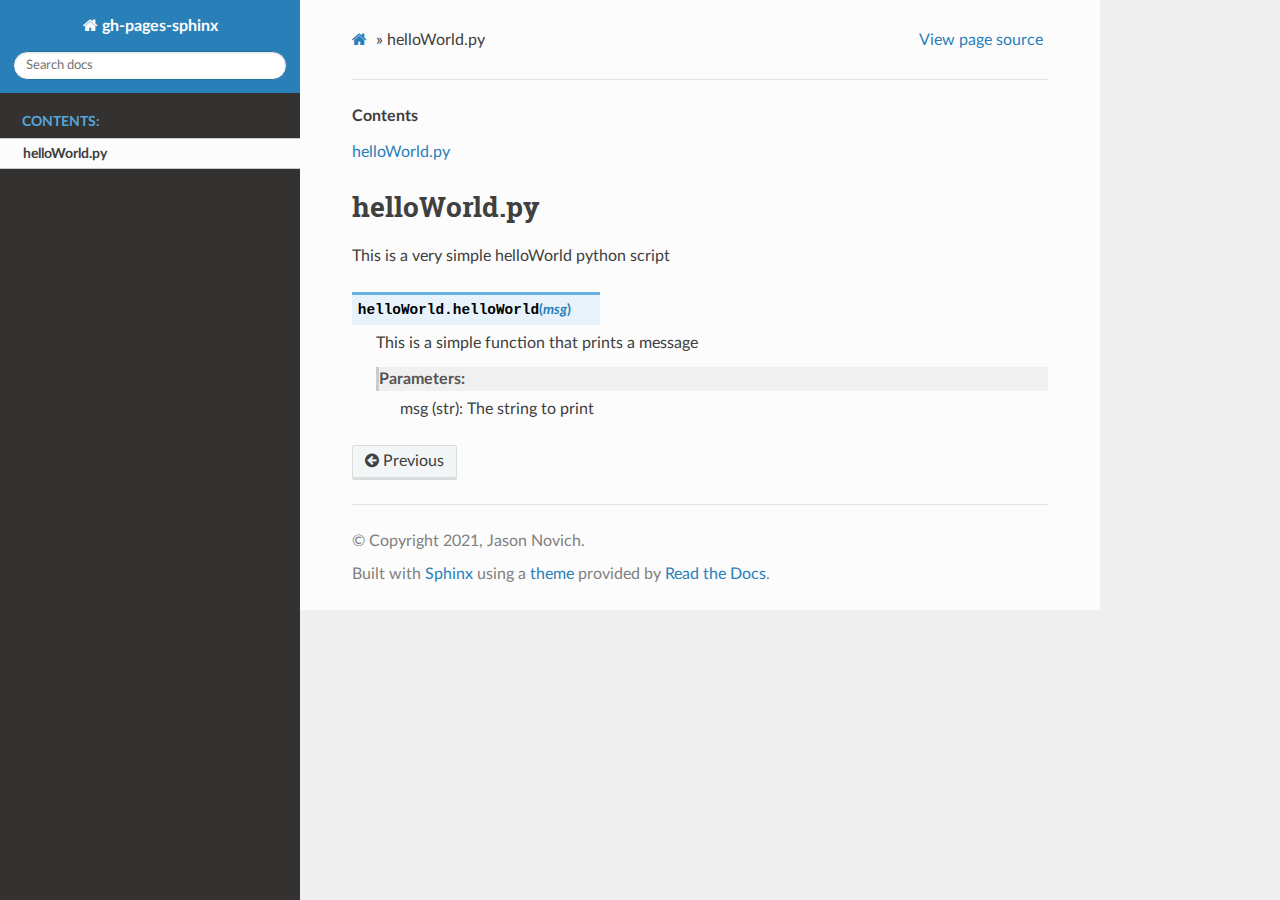
==== docs/_build/html/autodoc.html @ 3bc621ef "Initial commit" ====
<!DOCTYPE html>
<html class="writer-html5" lang="en" >
<head>
  <meta charset="utf-8" />
  
  <meta name="viewport" content="width=device-width, initial-scale=1.0" />
  
  <title>helloWorld.py &mdash; gh-pages-sphinx 1.0.0 documentation</title>
  

  
  <link rel="stylesheet" href="_static/css/theme.css" type="text/css" />
  <link rel="stylesheet" href="_static/pygments.css" type="text/css" />

  
  

  
  

  

  
  <!--[if lt IE 9]>
    <script src="_static/js/html5shiv.min.js"></script>
  <![endif]-->
  
    
      <script type="text/javascript" id="documentation_options" data-url_root="./" src="_static/documentation_options.js"></script>
        <script src="_static/jquery.js"></script>
        <script src="_static/underscore.js"></script>
        <script src="_static/doctools.js"></script>
        <script src="_static/language_data.js"></script>
    
    <script type="text/javascript" src="_static/js/theme.js"></script>

    
    <link rel="index" title="Index" href="genindex.html" />
    <link rel="search" title="Search" href="search.html" />
    <link rel="prev" title="Welcome to Pushed documentation!" href="index.html" /> 
</head>

<body class="wy-body-for-nav">

   
  <div class="wy-grid-for-nav">
    
    <nav data-toggle="wy-nav-shift" class="wy-nav-side">
      <div class="wy-side-scroll">
        <div class="wy-side-nav-search" >
          

          
            <a href="index.html" class="icon icon-home"> gh-pages-sphinx
          

          
          </a>

          

          
<div role="search">
  <form id="rtd-search-form" class="wy-form" action="search.html" method="get">
    <input type="text" name="q" placeholder="Search docs" />
    <input type="hidden" name="check_keywords" value="yes" />
    <input type="hidden" name="area" value="default" />
  </form>
</div>

          
        </div>

        
        <div class="wy-menu wy-menu-vertical" data-spy="affix" role="navigation" aria-label="main navigation">
          
            
            
              
            
            
              <p class="caption"><span class="caption-text">Contents:</span></p>
<ul class="current">
<li class="toctree-l1 current"><a class="current reference internal" href="#">helloWorld.py</a></li>
</ul>

            
          
        </div>
        
      </div>
    </nav>

    <section data-toggle="wy-nav-shift" class="wy-nav-content-wrap">

      
      <nav class="wy-nav-top" aria-label="top navigation">
        
          <i data-toggle="wy-nav-top" class="fa fa-bars"></i>
          <a href="index.html">gh-pages-sphinx</a>
        
      </nav>


      <div class="wy-nav-content">
        
        <div class="rst-content">
        
          

















<div role="navigation" aria-label="breadcrumbs navigation">

  <ul class="wy-breadcrumbs">
    
      <li><a href="index.html" class="icon icon-home"></a> &raquo;</li>
        
      <li>helloWorld.py</li>
    
    
      <li class="wy-breadcrumbs-aside">
        
          
            <a href="_sources/autodoc.rst.txt" rel="nofollow"> View page source</a>
          
        
      </li>
    
  </ul>

  
  <hr/>
</div>
          <div role="main" class="document" itemscope="itemscope" itemtype="http://schema.org/Article">
           <div itemprop="articleBody">
            
  <div class="contents topic" id="contents">
<span id="autodoc"></span><p class="topic-title">Contents</p>
<ul class="simple">
<li><p><a class="reference internal" href="#module-helloWorld" id="id1">helloWorld.py</a></p></li>
</ul>
</div>
<div class="section" id="module-helloWorld">
<span id="helloworld-py"></span><h1><a class="toc-backref" href="#id1">helloWorld.py</a><a class="headerlink" href="#module-helloWorld" title="Permalink to this headline">¶</a></h1>
<p>This is a very simple helloWorld python script</p>
<dl class="py function">
<dt id="helloWorld.helloWorld">
<code class="sig-prename descclassname">helloWorld.</code><code class="sig-name descname">helloWorld</code><span class="sig-paren">(</span><em class="sig-param"><span class="n">msg</span></em><span class="sig-paren">)</span><a class="headerlink" href="#helloWorld.helloWorld" title="Permalink to this definition">¶</a></dt>
<dd><p>This is a simple function that prints a message</p>
<dl class="simple">
<dt>Parameters:</dt><dd><p>msg (str): The string to print</p>
</dd>
</dl>
</dd></dl>

</div>


           </div>
           
          </div>
          <footer>
    <div class="rst-footer-buttons" role="navigation" aria-label="footer navigation">
        <a href="index.html" class="btn btn-neutral float-left" title="Welcome to Pushed documentation!" accesskey="p" rel="prev"><span class="fa fa-arrow-circle-left" aria-hidden="true"></span> Previous</a>
    </div>

  <hr/>

  <div role="contentinfo">
    <p>
        &#169; Copyright 2021, Jason Novich.

    </p>
  </div>
    
    
    
    Built with <a href="https://www.sphinx-doc.org/">Sphinx</a> using a
    
    <a href="https://github.com/readthedocs/sphinx_rtd_theme">theme</a>
    
    provided by <a href="https://readthedocs.org">Read the Docs</a>. 

</footer>
        </div>
      </div>

    </section>

  </div>
  

  <script type="text/javascript">
      jQuery(function () {
          SphinxRtdTheme.Navigation.enable(true);
      });
  </script>

  
  
    
   

</body>
</html>
---- docs/_build/html/_static/css/theme.css ----
html {
    box-sizing: border-box
}

*, :after, :before {
    box-sizing: inherit
}

article, aside, details, figcaption, figure, footer, header, hgroup, nav, section {
    display: block
}

audio, canvas, video {
    display: inline-block;
    *display: inline;
    *zoom: 1
}

[hidden], audio:not([controls]) {
    display: none
}

* {
    -webkit-box-sizing: border-box;
    -moz-box-sizing: border-box;
    box-sizing: border-box
}

html {
    font-size: 100%;
    -webkit-text-size-adjust: 100%;
    -ms-text-size-adjust: 100%
}

body {
    margin: 0
}

a:active, a:hover {
    outline: 0
}

abbr[title] {
    border-bottom: 1px dotted
}

b, strong {
    font-weight: 700
}

blockquote {
    margin: 0
}

dfn {
    font-style: italic
}

ins {
    background: #ff9;
    text-decoration: none
}

ins, mark {
    color: #000
}

mark {
    background: #ff0;
    font-style: italic;
    font-weight: 700
}

.rst-content code, .rst-content tt, code, kbd, pre, samp {
    font-family: monospace, serif;
    _font-family: courier new, monospace;
    font-size: 1em
}

pre {
    white-space: pre
}

q {
    quotes: none
}

q:after, q:before {
    content: "";
    content: none
}

small {
    font-size: 85%
}

sub, sup {
    font-size: 75%;
    line-height: 0;
    position: relative;
    vertical-align: baseline
}

sup {
    top: -.5em
}

sub {
    bottom: -.25em
}

dl, ol, ul {
    margin: 0;
    padding: 0;
    list-style: none;
    list-style-image: none
}

li {
    list-style: none
}

dd {
    margin: 0
}

img {
    border: 0;
    -ms-interpolation-mode: bicubic;
    vertical-align: middle;
    max-width: 100%
}

svg:not(:root) {
    overflow: hidden
}

figure, form {
    margin: 0
}

label {
    cursor: pointer
}

button, input, select, textarea {
    font-size: 100%;
    margin: 0;
    vertical-align: baseline;
    *vertical-align: middle
}

button, input {
    line-height: normal
}

button, input[type=button], input[type=reset], input[type=submit] {
    cursor: pointer;
    -webkit-appearance: button;
    *overflow: visible
}

button[disabled], input[disabled] {
    cursor: default
}

input[type=search] {
    -webkit-appearance: textfield;
    -moz-box-sizing: content-box;
    -webkit-box-sizing: content-box;
    box-sizing: content-box
}

textarea {
    resize: vertical
}

table {
    border-collapse: collapse;
    border-spacing: 0
}

td {
    vertical-align: top
}

.chromeframe {
    margin: .2em 0;
    background: #ccc;
    color: #000;
    padding: .2em 0
}

.ir {
    display: block;
    border: 0;
    text-indent: -999em;
    overflow: hidden;
    background-color: transparent;
    background-repeat: no-repeat;
    text-align: left;
    direction: ltr;
    *line-height: 0
}

.ir br {
    display: none
}

.hidden {
    display: none !important;
    visibility: hidden
}

.visuallyhidden {
    border: 0;
    clip: rect(0 0 0 0);
    height: 1px;
    margin: -1px;
    overflow: hidden;
    padding: 0;
    position: absolute;
    width: 1px
}

.visuallyhidden.focusable:active, .visuallyhidden.focusable:focus {
    clip: auto;
    height: auto;
    margin: 0;
    overflow: visible;
    position: static;
    width: auto
}

.invisible {
    visibility: hidden
}

.relative {
    position: relative
}

big, small {
    font-size: 100%
}

@media print {
    body, html, section {
        background: none !important
    }

    * {
        box-shadow: none !important;
        text-shadow: none !important;
        filter: none !important;
        -ms-filter: none !important
    }

    a, a:visited {
        text-decoration: underline
    }

    .ir a:after, a[href^="#"]:after, a[href^="javascript:"]:after {
        content: ""
    }

    blockquote, pre {
        page-break-inside: avoid
    }

    thead {
        display: table-header-group
    }

    img, tr {
        page-break-inside: avoid
    }

    img {
        max-width: 100% !important
    }

    @page {
        margin: .5cm
    }

    .rst-content .toctree-wrapper > p.caption, h2, h3, p {
        orphans: 3;
        widows: 3
    }

    .rst-content .toctree-wrapper > p.caption, h2, h3 {
        page-break-after: avoid
    }
}

.btn, .fa:before, .icon:before, .rst-content .admonition, .rst-content .admonition-title:before, .rst-content .admonition-todo, .rst-content .attention, .rst-content .caution, .rst-content .code-block-caption .headerlink:before, .rst-content .danger, .rst-content .error, .rst-content .hint, .rst-content .important, .rst-content .note, .rst-content .seealso, .rst-content .tip, .rst-content .warning, .rst-content code.download span:first-child:before, .rst-content dl dt .headerlink:before, .rst-content h1 .headerlink:before, .rst-content h2 .headerlink:before, .rst-content h3 .headerlink:before, .rst-content h4 .headerlink:before, .rst-content h5 .headerlink:before, .rst-content h6 .headerlink:before, .rst-content p.caption .headerlink:before, .rst-content table > caption .headerlink:before, .rst-content tt.download span:first-child:before, .wy-alert, .wy-dropdown .caret:before, .wy-inline-validate.wy-inline-validate-danger .wy-input-context:before, .wy-inline-validate.wy-inline-validate-info .wy-input-context:before, .wy-inline-validate.wy-inline-validate-success .wy-input-context:before, .wy-inline-validate.wy-inline-validate-warning .wy-input-context:before, .wy-menu-vertical li.current > a, .wy-menu-vertical li.current > a span.toctree-expand:before, .wy-menu-vertical li.on a, .wy-menu-vertical li.on a span.toctree-expand:before, .wy-menu-vertical li span.toctree-expand:before, .wy-nav-top a, .wy-side-nav-search .wy-dropdown > a, .wy-side-nav-search > a, input[type=color], input[type=date], input[type=datetime-local], input[type=datetime], input[type=email], input[type=month], input[type=number], input[type=password], input[type=search], input[type=tel], input[type=text], input[type=time], input[type=url], input[type=week], select, textarea {
    -webkit-font-smoothing: antialiased
}

.clearfix {
    *zoom: 1
}

.clearfix:after, .clearfix:before {
    display: table;
    content: ""
}

.clearfix:after {
    clear: both
}

/*!
 *  Font Awesome 4.7.0 by @davegandy - http://fontawesome.io - @fontawesome
 *  License - http://fontawesome.io/license (Font: SIL OFL 1.1, CSS: MIT License)
 */
@font-face {
    font-family: FontAwesome;
    src: url(fonts/fontawesome-webfont.eot?674f50d287a8c48dc19ba404d20fe713);
    src: url(fonts/fontawesome-webfont.eot?674f50d287a8c48dc19ba404d20fe713?#iefix&v=4.7.0) format("embedded-opentype"), url(fonts/fontawesome-webfont.woff2?af7ae505a9eed503f8b8e6982036873e) format("woff2"), url(fonts/fontawesome-webfont.woff?fee66e712a8a08eef5805a46892932ad) format("woff"), url(fonts/fontawesome-webfont.ttf?b06871f281fee6b241d60582ae9369b9) format("truetype"), url(fonts/fontawesome-webfont.svg?912ec66d7572ff821749319396470bde#fontawesomeregular) format("svg");
    font-weight: 400;
    font-style: normal
}

.fa, .icon, .rst-content .admonition-title, .rst-content .code-block-caption .headerlink, .rst-content code.download span:first-child, .rst-content dl dt .headerlink, .rst-content h1 .headerlink, .rst-content h2 .headerlink, .rst-content h3 .headerlink, .rst-content h4 .headerlink, .rst-content h5 .headerlink, .rst-content h6 .headerlink, .rst-content p.caption .headerlink, .rst-content table > caption .headerlink, .rst-content tt.download span:first-child, .wy-menu-vertical li.current > a span.toctree-expand, .wy-menu-vertical li.on a span.toctree-expand, .wy-menu-vertical li span.toctree-expand {
    display: inline-block;
    font: normal normal normal 14px/1 FontAwesome;
    font-size: inherit;
    text-rendering: auto;
    -webkit-font-smoothing: antialiased;
    -moz-osx-font-smoothing: grayscale
}

.fa-lg {
    font-size: 1.33333em;
    line-height: .75em;
    vertical-align: -15%
}

.fa-2x {
    font-size: 2em
}

.fa-3x {
    font-size: 3em
}

.fa-4x {
    font-size: 4em
}

.fa-5x {
    font-size: 5em
}

.fa-fw {
    width: 1.28571em;
    text-align: center
}

.fa-ul {
    padding-left: 0;
    margin-left: 2.14286em;
    list-style-type: none
}

.fa-ul > li {
    position: relative
}

.fa-li {
    position: absolute;
    left: -2.14286em;
    width: 2.14286em;
    top: .14286em;
    text-align: center
}

.fa-li.fa-lg {
    left: -1.85714em
}

.fa-border {
    padding: .2em .25em .15em;
    border: .08em solid #eee;
    border-radius: .1em
}

.fa-pull-left {
    float: left
}

.fa-pull-right {
    float: right
}

.fa-pull-left.icon, .fa.fa-pull-left, .rst-content .code-block-caption .fa-pull-left.headerlink, .rst-content .fa-pull-left.admonition-title, .rst-content code.download span.fa-pull-left:first-child, .rst-content dl dt .fa-pull-left.headerlink, .rst-content h1 .fa-pull-left.headerlink, .rst-content h2 .fa-pull-left.headerlink, .rst-content h3 .fa-pull-left.headerlink, .rst-content h4 .fa-pull-left.headerlink, .rst-content h5 .fa-pull-left.headerlink, .rst-content h6 .fa-pull-left.headerlink, .rst-content p.caption .fa-pull-left.headerlink, .rst-content table > caption .fa-pull-left.headerlink, .rst-content tt.download span.fa-pull-left:first-child, .wy-menu-vertical li.current > a span.fa-pull-left.toctree-expand, .wy-menu-vertical li.on a span.fa-pull-left.toctree-expand, .wy-menu-vertical li span.fa-pull-left.toctree-expand {
    margin-right: .3em
}

.fa-pull-right.icon, .fa.fa-pull-right, .rst-content .code-block-caption .fa-pull-right.headerlink, .rst-content .fa-pull-right.admonition-title, .rst-content code.download span.fa-pull-right:first-child, .rst-content dl dt .fa-pull-right.headerlink, .rst-content h1 .fa-pull-right.headerlink, .rst-content h2 .fa-pull-right.headerlink, .rst-content h3 .fa-pull-right.headerlink, .rst-content h4 .fa-pull-right.headerlink, .rst-content h5 .fa-pull-right.headerlink, .rst-content h6 .fa-pull-right.headerlink, .rst-content p.caption .fa-pull-right.headerlink, .rst-content table > caption .fa-pull-right.headerlink, .rst-content tt.download span.fa-pull-right:first-child, .wy-menu-vertical li.current > a span.fa-pull-right.toctree-expand, .wy-menu-vertical li.on a span.fa-pull-right.toctree-expand, .wy-menu-vertical li span.fa-pull-right.toctree-expand {
    margin-left: .3em
}

.pull-right {
    float: right
}

.pull-left {
    float: left
}

.fa.pull-left, .pull-left.icon, .rst-content .code-block-caption .pull-left.headerlink, .rst-content .pull-left.admonition-title, .rst-content code.download span.pull-left:first-child, .rst-content dl dt .pull-left.headerlink, .rst-content h1 .pull-left.headerlink, .rst-content h2 .pull-left.headerlink, .rst-content h3 .pull-left.headerlink, .rst-content h4 .pull-left.headerlink, .rst-content h5 .pull-left.headerlink, .rst-content h6 .pull-left.headerlink, .rst-content p.caption .pull-left.headerlink, .rst-content table > caption .pull-left.headerlink, .rst-content tt.download span.pull-left:first-child, .wy-menu-vertical li.current > a span.pull-left.toctree-expand, .wy-menu-vertical li.on a span.pull-left.toctree-expand, .wy-menu-vertical li span.pull-left.toctree-expand {
    margin-right: .3em
}

.fa.pull-right, .pull-right.icon, .rst-content .code-block-caption .pull-right.headerlink, .rst-content .pull-right.admonition-title, .rst-content code.download span.pull-right:first-child, .rst-content dl dt .pull-right.headerlink, .rst-content h1 .pull-right.headerlink, .rst-content h2 .pull-right.headerlink, .rst-content h3 .pull-right.headerlink, .rst-content h4 .pull-right.headerlink, .rst-content h5 .pull-right.headerlink, .rst-content h6 .pull-right.headerlink, .rst-content p.caption .pull-right.headerlink, .rst-content table > caption .pull-right.headerlink, .rst-content tt.download span.pull-right:first-child, .wy-menu-vertical li.current > a span.pull-right.toctree-expand, .wy-menu-vertical li.on a span.pull-right.toctree-expand, .wy-menu-vertical li span.pull-right.toctree-expand {
    margin-left: .3em
}

.fa-spin {
    -webkit-animation: fa-spin 2s linear infinite;
    animation: fa-spin 2s linear infinite
}

.fa-pulse {
    -webkit-animation: fa-spin 1s steps(8) infinite;
    animation: fa-spin 1s steps(8) infinite
}

@-webkit-keyframes fa-spin {
    0% {
        -webkit-transform: rotate(0deg);
        transform: rotate(0deg)
    }
    to {
        -webkit-transform: rotate(359deg);
        transform: rotate(359deg)
    }
}

@keyframes fa-spin {
    0% {
        -webkit-transform: rotate(0deg);
        transform: rotate(0deg)
    }
    to {
        -webkit-transform: rotate(359deg);
        transform: rotate(359deg)
    }
}

.fa-rotate-90 {
    -ms-filter: "progid:DXImageTransform.Microsoft.BasicImage(rotation=1)";
    -webkit-transform: rotate(90deg);
    -ms-transform: rotate(90deg);
    transform: rotate(90deg)
}

.fa-rotate-180 {
    -ms-filter: "progid:DXImageTransform.Microsoft.BasicImage(rotation=2)";
    -webkit-transform: rotate(180deg);
    -ms-transform: rotate(180deg);
    transform: rotate(180deg)
}

.fa-rotate-270 {
    -ms-filter: "progid:DXImageTransform.Microsoft.BasicImage(rotation=3)";
    -webkit-transform: rotate(270deg);
    -ms-transform: rotate(270deg);
    transform: rotate(270deg)
}

.fa-flip-horizontal {
    -ms-filter: "progid:DXImageTransform.Microsoft.BasicImage(rotation=0, mirror=1)";
    -webkit-transform: scaleX(-1);
    -ms-transform: scaleX(-1);
    transform: scaleX(-1)
}

.fa-flip-vertical {
    -ms-filter: "progid:DXImageTransform.Microsoft.BasicImage(rotation=2, mirror=1)";
    -webkit-transform: scaleY(-1);
    -ms-transform: scaleY(-1);
    transform: scaleY(-1)
}

:root .fa-flip-horizontal, :root .fa-flip-vertical, :root .fa-rotate-90, :root .fa-rotate-180, :root .fa-rotate-270 {
    filter: none
}

.fa-stack {
    position: relative;
    display: inline-block;
    width: 2em;
    height: 2em;
    line-height: 2em;
    vertical-align: middle
}

.fa-stack-1x, .fa-stack-2x {
    position: absolute;
    left: 0;
    width: 100%;
    text-align: center
}

.fa-stack-1x {
    line-height: inherit
}

.fa-stack-2x {
    font-size: 2em
}

.fa-inverse {
    color: #fff
}

.fa-glass:before {
    content: ""
}

.fa-music:before {
    content: ""
}

.fa-search:before, .icon-search:before {
    content: ""
}

.fa-envelope-o:before {
    content: ""
}

.fa-heart:before {
    content: ""
}

.fa-star:before {
    content: ""
}

.fa-star-o:before {
    content: ""
}

.fa-user:before {
    content: ""
}

.fa-film:before {
    content: ""
}

.fa-th-large:before {
    content: ""
}

.fa-th:before {
    content: ""
}

.fa-th-list:before {
    content: ""
}

.fa-check:before {
    content: ""
}

.fa-close:before, .fa-remove:before, .fa-times:before {
    content: ""
}

.fa-search-plus:before {
    content: ""
}

.fa-search-minus:before {
    content: ""
}

.fa-power-off:before {
    content: ""
}

.fa-signal:before {
    content: ""
}

.fa-cog:before, .fa-gear:before {
    content: ""
}

.fa-trash-o:before {
    content: ""
}

.fa-home:before, .icon-home:before {
    content: ""
}

.fa-file-o:before {
    content: ""
}

.fa-clock-o:before {
    content: ""
}

.fa-road:before {
    content: ""
}

.fa-download:before, .rst-content code.download span:first-child:before, .rst-content tt.download span:first-child:before {
    content: ""
}

.fa-arrow-circle-o-down:before {
    content: ""
}

.fa-arrow-circle-o-up:before {
    content: ""
}

.fa-inbox:before {
    content: ""
}

.fa-play-circle-o:before {
    content: ""
}

.fa-repeat:before, .fa-rotate-right:before {
    content: ""
}

.fa-refresh:before {
    content: ""
}

.fa-list-alt:before {
    content: ""
}

.fa-lock:before {
    content: ""
}

.fa-flag:before {
    content: ""
}

.fa-headphones:before {
    content: ""
}

.fa-volume-off:before {
    content: ""
}

.fa-volume-down:before {
    content: ""
}

.fa-volume-up:before {
    content: ""
}

.fa-qrcode:before {
    content: ""
}

.fa-barcode:before {
    content: ""
}

.fa-tag:before {
    content: ""
}

.fa-tags:before {
    content: ""
}

.fa-book:before, .icon-book:before {
    content: ""
}

.fa-bookmark:before {
    content: ""
}

.fa-print:before {
    content: ""
}

.fa-camera:before {
    content: ""
}

.fa-font:before {
    content: ""
}

.fa-bold:before {
    content: ""
}

.fa-italic:before {
    content: ""
}

.fa-text-height:before {
    content: ""
}

.fa-text-width:before {
    content: ""
}

.fa-align-left:before {
    content: ""
}

.fa-align-center:before {
    content: ""
}

.fa-align-right:before {
    content: ""
}

.fa-align-justify:before {
    content: ""
}

.fa-list:before {
    content: ""
}

.fa-dedent:before, .fa-outdent:before {
    content: ""
}

.fa-indent:before {
    content: ""
}

.fa-video-camera:before {
    content: ""
}

.fa-image:before, .fa-photo:before, .fa-picture-o:before {
    content: ""
}

.fa-pencil:before {
    content: ""
}

.fa-map-marker:before {
    content: ""
}

.fa-adjust:before {
    content: ""
}

.fa-tint:before {
    content: ""
}

.fa-edit:before, .fa-pencil-square-o:before {
    content: ""
}

.fa-share-square-o:before {
    content: ""
}

.fa-check-square-o:before {
    content: ""
}

.fa-arrows:before {
    content: ""
}

.fa-step-backward:before {
    content: ""
}

.fa-fast-backward:before {
    content: ""
}

.fa-backward:before {
    content: ""
}

.fa-play:before {
    content: ""
}

.fa-pause:before {
    content: ""
}

.fa-stop:before {
    content: ""
}

.fa-forward:before {
    content: ""
}

.fa-fast-forward:before {
    content: ""
}

.fa-step-forward:before {
    content: ""
}

.fa-eject:before {
    content: ""
}

.fa-chevron-left:before {
    content: ""
}

.fa-chevron-right:before {
    content: ""
}

.fa-plus-circle:before {
    content: ""
}

.fa-minus-circle:before {
    content: ""
}

.fa-times-circle:before, .wy-inline-validate.wy-inline-validate-danger .wy-input-context:before {
    content: ""
}

.fa-check-circle:before, .wy-inline-validate.wy-inline-validate-success .wy-input-context:before {
    content: ""
}

.fa-question-circle:before {
    content: ""
}

.fa-info-circle:before {
    content: ""
}

.fa-crosshairs:before {
    content: ""
}

.fa-times-circle-o:before {
    content: ""
}

.fa-check-circle-o:before {
    content: ""
}

.fa-ban:before {
    content: ""
}

.fa-arrow-left:before {
    content: ""
}

.fa-arrow-right:before {
    content: ""
}

.fa-arrow-up:before {
    content: ""
}

.fa-arrow-down:before {
    content: ""
}

.fa-mail-forward:before, .fa-share:before {
    content: ""
}

.fa-expand:before {
    content: ""
}

.fa-compress:before {
    content: ""
}

.fa-plus:before {
    content: ""
}

.fa-minus:before {
    content: ""
}

.fa-asterisk:before {
    content: ""
}

.fa-exclamation-circle:before, .rst-content .admonition-title:before, .wy-inline-validate.wy-inline-validate-info .wy-input-context:before, .wy-inline-validate.wy-inline-validate-warning .wy-input-context:before {
    content: ""
}

.fa-gift:before {
    content: ""
}

.fa-leaf:before {
    content: ""
}

.fa-fire:before, .icon-fire:before {
    content: ""
}

.fa-eye:before {
    content: ""
}

.fa-eye-slash:before {
    content: ""
}

.fa-exclamation-triangle:before, .fa-warning:before {
    content: ""
}

.fa-plane:before {
    content: ""
}

.fa-calendar:before {
    content: ""
}

.fa-random:before {
    content: ""
}

.fa-comment:before {
    content: ""
}

.fa-magnet:before {
    content: ""
}

.fa-chevron-up:before {
    content: ""
}

.fa-chevron-down:before {
    content: ""
}

.fa-retweet:before {
    content: ""
}

.fa-shopping-cart:before {
    content: ""
}

.fa-folder:before {
    content: ""
}

.fa-folder-open:before {
    content: ""
}

.fa-arrows-v:before {
    content: ""
}

.fa-arrows-h:before {
    content: ""
}

.fa-bar-chart-o:before, .fa-bar-chart:before {
    content: ""
}

.fa-twitter-square:before {
    content: ""
}

.fa-facebook-square:before {
    content: ""
}

.fa-camera-retro:before {
    content: ""
}

.fa-key:before {
    content: ""
}

.fa-cogs:before, .fa-gears:before {
    content: ""
}

.fa-comments:before {
    content: ""
}

.fa-thumbs-o-up:before {
    content: ""
}

.fa-thumbs-o-down:before {
    content: ""
}

.fa-star-half:before {
    content: ""
}

.fa-heart-o:before {
    content: ""
}

.fa-sign-out:before {
    content: ""
}

.fa-linkedin-square:before {
    content: ""
}

.fa-thumb-tack:before {
    content: ""
}

.fa-external-link:before {
    content: ""
}

.fa-sign-in:before {
    content: ""
}

.fa-trophy:before {
    content: ""
}

.fa-github-square:before {
    content: ""
}

.fa-upload:before {
    content: ""
}

.fa-lemon-o:before {
    content: ""
}

.fa-phone:before {
    content: ""
}

.fa-square-o:before {
    content: ""
}

.fa-bookmark-o:before {
    content: ""
}

.fa-phone-square:before {
    content: ""
}

.fa-twitter:before {
    content: ""
}

.fa-facebook-f:before, .fa-facebook:before {
    content: ""
}

.fa-github:before, .icon-github:before {
    content: ""
}

.fa-unlock:before {
    content: ""
}

.fa-credit-card:before {
    content: ""
}

.fa-feed:before, .fa-rss:before {
    content: ""
}

.fa-hdd-o:before {
    content: ""
}

.fa-bullhorn:before {
    content: ""
}

.fa-bell:before {
    content: ""
}

.fa-certificate:before {
    content: ""
}

.fa-hand-o-right:before {
    content: ""
}

.fa-hand-o-left:before {
    content: ""
}

.fa-hand-o-up:before {
    content: ""
}

.fa-hand-o-down:before {
    content: ""
}

.fa-arrow-circle-left:before, .icon-circle-arrow-left:before {
    content: ""
}

.fa-arrow-circle-right:before, .icon-circle-arrow-right:before {
    content: ""
}

.fa-arrow-circle-up:before {
    content: ""
}

.fa-arrow-circle-down:before {
    content: ""
}

.fa-globe:before {
    content: ""
}

.fa-wrench:before {
    content: ""
}

.fa-tasks:before {
    content: ""
}

.fa-filter:before {
    content: ""
}

.fa-briefcase:before {
    content: ""
}

.fa-arrows-alt:before {
    content: ""
}

.fa-group:before, .fa-users:before {
    content: ""
}

.fa-chain:before, .fa-link:before, .icon-link:before {
    content: ""
}

.fa-cloud:before {
    content: ""
}

.fa-flask:before {
    content: ""
}

.fa-cut:before, .fa-scissors:before {
    content: ""
}

.fa-copy:before, .fa-files-o:before {
    content: ""
}

.fa-paperclip:before {
    content: ""
}

.fa-floppy-o:before, .fa-save:before {
    content: ""
}

.fa-square:before {
    content: ""
}

.fa-bars:before, .fa-navicon:before, .fa-reorder:before {
    content: ""
}

.fa-list-ul:before {
    content: ""
}

.fa-list-ol:before {
    content: ""
}

.fa-strikethrough:before {
    content: ""
}

.fa-underline:before {
    content: ""
}

.fa-table:before {
    content: ""
}

.fa-magic:before {
    content: ""
}

.fa-truck:before {
    content: ""
}

.fa-pinterest:before {
    content: ""
}

.fa-pinterest-square:before {
    content: ""
}

.fa-google-plus-square:before {
    content: ""
}

.fa-google-plus:before {
    content: ""
}

.fa-money:before {
    content: ""
}

.fa-caret-down:before, .icon-caret-down:before, .wy-dropdown .caret:before {
    content: ""
}

.fa-caret-up:before {
    content: ""
}

.fa-caret-left:before {
    content: ""
}

.fa-caret-right:before {
    content: ""
}

.fa-columns:before {
    content: ""
}

.fa-sort:before, .fa-unsorted:before {
    content: ""
}

.fa-sort-desc:before, .fa-sort-down:before {
    content: ""
}

.fa-sort-asc:before, .fa-sort-up:before {
    content: ""
}

.fa-envelope:before {
    content: ""
}

.fa-linkedin:before {
    content: ""
}

.fa-rotate-left:before, .fa-undo:before {
    content: ""
}

.fa-gavel:before, .fa-legal:before {
    content: ""
}

.fa-dashboard:before, .fa-tachometer:before {
    content: ""
}

.fa-comment-o:before {
    content: ""
}

.fa-comments-o:before {
    content: ""
}

.fa-bolt:before, .fa-flash:before {
    content: ""
}

.fa-sitemap:before {
    content: ""
}

.fa-umbrella:before {
    content: ""
}

.fa-clipboard:before, .fa-paste:before {
    content: ""
}

.fa-lightbulb-o:before {
    content: ""
}

.fa-exchange:before {
    content: ""
}

.fa-cloud-download:before {
    content: ""
}

.fa-cloud-upload:before {
    content: ""
}

.fa-user-md:before {
    content: ""
}

.fa-stethoscope:before {
    content: ""
}

.fa-suitcase:before {
    content: ""
}

.fa-bell-o:before {
    content: ""
}

.fa-coffee:before {
    content: ""
}

.fa-cutlery:before {
    content: ""
}

.fa-file-text-o:before {
    content: ""
}

.fa-building-o:before {
    content: ""
}

.fa-hospital-o:before {
    content: ""
}

.fa-ambulance:before {
    content: ""
}

.fa-medkit:before {
    content: ""
}

.fa-fighter-jet:before {
    content: ""
}

.fa-beer:before {
    content: ""
}

.fa-h-square:before {
    content: ""
}

.fa-plus-square:before {
    content: ""
}

.fa-angle-double-left:before {
    content: ""
}

.fa-angle-double-right:before {
    content: ""
}

.fa-angle-double-up:before {
    content: ""
}

.fa-angle-double-down:before {
    content: ""
}

.fa-angle-left:before {
    content: ""
}

.fa-angle-right:before {
    content: ""
}

.fa-angle-up:before {
    content: ""
}

.fa-angle-down:before {
    content: ""
}

.fa-desktop:before {
    content: ""
}

.fa-laptop:before {
    content: ""
}

.fa-tablet:before {
    content: ""
}

.fa-mobile-phone:before, .fa-mobile:before {
    content: ""
}

.fa-circle-o:before {
    content: ""
}

.fa-quote-left:before {
    content: ""
}

.fa-quote-right:before {
    content: ""
}

.fa-spinner:before {
    content: ""
}

.fa-circle:before {
    content: ""
}

.fa-mail-reply:before, .fa-reply:before {
    content: ""
}

.fa-github-alt:before {
    content: ""
}

.fa-folder-o:before {
    content: ""
}

.fa-folder-open-o:before {
    content: ""
}

.fa-smile-o:before {
    content: ""
}

.fa-frown-o:before {
    content: ""
}

.fa-meh-o:before {
    content: ""
}

.fa-gamepad:before {
    content: ""
}

.fa-keyboard-o:before {
    content: ""
}

.fa-flag-o:before {
    content: ""
}

.fa-flag-checkered:before {
    content: ""
}

.fa-terminal:before {
    content: ""
}

.fa-code:before {
    content: ""
}

.fa-mail-reply-all:before, .fa-reply-all:before {
    content: ""
}

.fa-star-half-empty:before, .fa-star-half-full:before, .fa-star-half-o:before {
    content: ""
}

.fa-location-arrow:before {
    content: ""
}

.fa-crop:before {
    content: ""
}

.fa-code-fork:before {
    content: ""
}

.fa-chain-broken:before, .fa-unlink:before {
    content: ""
}

.fa-question:before {
    content: ""
}

.fa-info:before {
    content: ""
}

.fa-exclamation:before {
    content: ""
}

.fa-superscript:before {
    content: ""
}

.fa-subscript:before {
    content: ""
}

.fa-eraser:before {
    content: ""
}

.fa-puzzle-piece:before {
    content: ""
}

.fa-microphone:before {
    content: ""
}

.fa-microphone-slash:before {
    content: ""
}

.fa-shield:before {
    content: ""
}

.fa-calendar-o:before {
    content: ""
}

.fa-fire-extinguisher:before {
    content: ""
}

.fa-rocket:before {
    content: ""
}

.fa-maxcdn:before {
    content: ""
}

.fa-chevron-circle-left:before {
    content: ""
}

.fa-chevron-circle-right:before {
    content: ""
}

.fa-chevron-circle-up:before {
    content: ""
}

.fa-chevron-circle-down:before {
    content: ""
}

.fa-html5:before {
    content: ""
}

.fa-css3:before {
    content: ""
}

.fa-anchor:before {
    content: ""
}

.fa-unlock-alt:before {
    content: ""
}

.fa-bullseye:before {
    content: ""
}

.fa-ellipsis-h:before {
    content: ""
}

.fa-ellipsis-v:before {
    content: ""
}

.fa-rss-square:before {
    content: ""
}

.fa-play-circle:before {
    content: ""
}

.fa-ticket:before {
    content: ""
}

.fa-minus-square:before {
    content: ""
}

.fa-minus-square-o:before, .wy-menu-vertical li.current > a span.toctree-expand:before, .wy-menu-vertical li.on a span.toctree-expand:before {
    content: ""
}

.fa-level-up:before {
    content: ""
}

.fa-level-down:before {
    content: ""
}

.fa-check-square:before {
    content: ""
}

.fa-pencil-square:before {
    content: ""
}

.fa-external-link-square:before {
    content: ""
}

.fa-share-square:before {
    content: ""
}

.fa-compass:before {
    content: ""
}

.fa-caret-square-o-down:before, .fa-toggle-down:before {
    content: ""
}

.fa-caret-square-o-up:before, .fa-toggle-up:before {
    content: ""
}

.fa-caret-square-o-right:before, .fa-toggle-right:before {
    content: ""
}

.fa-eur:before, .fa-euro:before {
    content: ""
}

.fa-gbp:before {
    content: ""
}

.fa-dollar:before, .fa-usd:before {
    content: ""
}

.fa-inr:before, .fa-rupee:before {
    content: ""
}

.fa-cny:before, .fa-jpy:before, .fa-rmb:before, .fa-yen:before {
    content: ""
}

.fa-rouble:before, .fa-rub:before, .fa-ruble:before {
    content: ""
}

.fa-krw:before, .fa-won:before {
    content: ""
}

.fa-bitcoin:before, .fa-btc:before {
    content: ""
}

.fa-file:before {
    content: ""
}

.fa-file-text:before {
    content: ""
}

.fa-sort-alpha-asc:before {
    content: ""
}

.fa-sort-alpha-desc:before {
    content: ""
}

.fa-sort-amount-asc:before {
    content: ""
}

.fa-sort-amount-desc:before {
    content: ""
}

.fa-sort-numeric-asc:before {
    content: ""
}

.fa-sort-numeric-desc:before {
    content: ""
}

.fa-thumbs-up:before {
    content: ""
}

.fa-thumbs-down:before {
    content: ""
}

.fa-youtube-square:before {
    content: ""
}

.fa-youtube:before {
    content: ""
}

.fa-xing:before {
    content: ""
}

.fa-xing-square:before {
    content: ""
}

.fa-youtube-play:before {
    content: ""
}

.fa-dropbox:before {
    content: ""
}

.fa-stack-overflow:before {
    content: ""
}

.fa-instagram:before {
    content: ""
}

.fa-flickr:before {
    content: ""
}

.fa-adn:before {
    content: ""
}

.fa-bitbucket:before, .icon-bitbucket:before {
    content: ""
}

.fa-bitbucket-square:before {
    content: ""
}

.fa-tumblr:before {
    content: ""
}

.fa-tumblr-square:before {
    content: ""
}

.fa-long-arrow-down:before {
    content: ""
}

.fa-long-arrow-up:before {
    content: ""
}

.fa-long-arrow-left:before {
    content: ""
}

.fa-long-arrow-right:before {
    content: ""
}

.fa-apple:before {
    content: ""
}

.fa-windows:before {
    content: ""
}

.fa-android:before {
    content: ""
}

.fa-linux:before {
    content: ""
}

.fa-dribbble:before {
    content: ""
}

.fa-skype:before {
    content: ""
}

.fa-foursquare:before {
    content: ""
}

.fa-trello:before {
    content: ""
}

.fa-female:before {
    content: ""
}

.fa-male:before {
    content: ""
}

.fa-gittip:before, .fa-gratipay:before {
    content: ""
}

.fa-sun-o:before {
    content: ""
}

.fa-moon-o:before {
    content: ""
}

.fa-archive:before {
    content: ""
}

.fa-bug:before {
    content: ""
}

.fa-vk:before {
    content: ""
}

.fa-weibo:before {
    content: ""
}

.fa-renren:before {
    content: ""
}

.fa-pagelines:before {
    content: ""
}

.fa-stack-exchange:before {
    content: ""
}

.fa-arrow-circle-o-right:before {
    content: ""
}

.fa-arrow-circle-o-left:before {
    content: ""
}

.fa-caret-square-o-left:before, .fa-toggle-left:before {
    content: ""
}

.fa-dot-circle-o:before {
    content: ""
}

.fa-wheelchair:before {
    content: ""
}

.fa-vimeo-square:before {
    content: ""
}

.fa-try:before, .fa-turkish-lira:before {
    content: ""
}

.fa-plus-square-o:before, .wy-menu-vertical li span.toctree-expand:before {
    content: ""
}

.fa-space-shuttle:before {
    content: ""
}

.fa-slack:before {
    content: ""
}

.fa-envelope-square:before {
    content: ""
}

.fa-wordpress:before {
    content: ""
}

.fa-openid:before {
    content: ""
}

.fa-bank:before, .fa-institution:before, .fa-university:before {
    content: ""
}

.fa-graduation-cap:before, .fa-mortar-board:before {
    content: ""
}

.fa-yahoo:before {
    content: ""
}

.fa-google:before {
    content: ""
}

.fa-reddit:before {
    content: ""
}

.fa-reddit-square:before {
    content: ""
}

.fa-stumbleupon-circle:before {
    content: ""
}

.fa-stumbleupon:before {
    content: ""
}

.fa-delicious:before {
    content: ""
}

.fa-digg:before {
    content: ""
}

.fa-pied-piper-pp:before {
    content: ""
}

.fa-pied-piper-alt:before {
    content: ""
}

.fa-drupal:before {
    content: ""
}

.fa-joomla:before {
    content: ""
}

.fa-language:before {
    content: ""
}

.fa-fax:before {
    content: ""
}

.fa-building:before {
    content: ""
}

.fa-child:before {
    content: ""
}

.fa-paw:before {
    content: ""
}

.fa-spoon:before {
    content: ""
}

.fa-cube:before {
    content: ""
}

.fa-cubes:before {
    content: ""
}

.fa-behance:before {
    content: ""
}

.fa-behance-square:before {
    content: ""
}

.fa-steam:before {
    content: ""
}

.fa-steam-square:before {
    content: ""
}

.fa-recycle:before {
    content: ""
}

.fa-automobile:before, .fa-car:before {
    content: ""
}

.fa-cab:before, .fa-taxi:before {
    content: ""
}

.fa-tree:before {
    content: ""
}

.fa-spotify:before {
    content: ""
}

.fa-deviantart:before {
    content: ""
}

.fa-soundcloud:before {
    content: ""
}

.fa-database:before {
    content: ""
}

.fa-file-pdf-o:before {
    content: ""
}

.fa-file-word-o:before {
    content: ""
}

.fa-file-excel-o:before {
    content: ""
}

.fa-file-powerpoint-o:before {
    content: ""
}

.fa-file-image-o:before, .fa-file-photo-o:before, .fa-file-picture-o:before {
    content: ""
}

.fa-file-archive-o:before, .fa-file-zip-o:before {
    content: ""
}

.fa-file-audio-o:before, .fa-file-sound-o:before {
    content: ""
}

.fa-file-movie-o:before, .fa-file-video-o:before {
    content: ""
}

.fa-file-code-o:before {
    content: ""
}

.fa-vine:before {
    content: ""
}

.fa-codepen:before {
    content: ""
}

.fa-jsfiddle:before {
    content: ""
}

.fa-life-bouy:before, .fa-life-buoy:before, .fa-life-ring:before, .fa-life-saver:before, .fa-support:before {
    content: ""
}

.fa-circle-o-notch:before {
    content: ""
}

.fa-ra:before, .fa-rebel:before, .fa-resistance:before {
    content: ""
}

.fa-empire:before, .fa-ge:before {
    content: ""
}

.fa-git-square:before {
    content: ""
}

.fa-git:before {
    content: ""
}

.fa-hacker-news:before, .fa-y-combinator-square:before, .fa-yc-square:before {
    content: ""
}

.fa-tencent-weibo:before {
    content: ""
}

.fa-qq:before {
    content: ""
}

.fa-wechat:before, .fa-weixin:before {
    content: ""
}

.fa-paper-plane:before, .fa-send:before {
    content: ""
}

.fa-paper-plane-o:before, .fa-send-o:before {
    content: ""
}

.fa-history:before {
    content: ""
}

.fa-circle-thin:before {
    content: ""
}

.fa-header:before {
    content: ""
}

.fa-paragraph:before {
    content: ""
}

.fa-sliders:before {
    content: ""
}

.fa-share-alt:before {
    content: ""
}

.fa-share-alt-square:before {
    content: ""
}

.fa-bomb:before {
    content: ""
}

.fa-futbol-o:before, .fa-soccer-ball-o:before {
    content: ""
}

.fa-tty:before {
    content: ""
}

.fa-binoculars:before {
    content: ""
}

.fa-plug:before {
    content: ""
}

.fa-slideshare:before {
    content: ""
}

.fa-twitch:before {
    content: ""
}

.fa-yelp:before {
    content: ""
}

.fa-newspaper-o:before {
    content: ""
}

.fa-wifi:before {
    content: ""
}

.fa-calculator:before {
    content: ""
}

.fa-paypal:before {
    content: ""
}

.fa-google-wallet:before {
    content: ""
}

.fa-cc-visa:before {
    content: ""
}

.fa-cc-mastercard:before {
    content: ""
}

.fa-cc-discover:before {
    content: ""
}

.fa-cc-amex:before {
    content: ""
}

.fa-cc-paypal:before {
    content: ""
}

.fa-cc-stripe:before {
    content: ""
}

.fa-bell-slash:before {
    content: ""
}

.fa-bell-slash-o:before {
    content: ""
}

.fa-trash:before {
    content: ""
}

.fa-copyright:before {
    content: ""
}

.fa-at:before {
    content: ""
}

.fa-eyedropper:before {
    content: ""
}

.fa-paint-brush:before {
    content: ""
}

.fa-birthday-cake:before {
    content: ""
}

.fa-area-chart:before {
    content: ""
}

.fa-pie-chart:before {
    content: ""
}

.fa-line-chart:before {
    content: ""
}

.fa-lastfm:before {
    content: ""
}

.fa-lastfm-square:before {
    content: ""
}

.fa-toggle-off:before {
    content: ""
}

.fa-toggle-on:before {
    content: ""
}

.fa-bicycle:before {
    content: ""
}

.fa-bus:before {
    content: ""
}

.fa-ioxhost:before {
    content: ""
}

.fa-angellist:before {
    content: ""
}

.fa-cc:before {
    content: ""
}

.fa-ils:before, .fa-shekel:before, .fa-sheqel:before {
    content: ""
}

.fa-meanpath:before {
    content: ""
}

.fa-buysellads:before {
    content: ""
}

.fa-connectdevelop:before {
    content: ""
}

.fa-dashcube:before {
    content: ""
}

.fa-forumbee:before {
    content: ""
}

.fa-leanpub:before {
    content: ""
}

.fa-sellsy:before {
    content: ""
}

.fa-shirtsinbulk:before {
    content: ""
}

.fa-simplybuilt:before {
    content: ""
}

.fa-skyatlas:before {
    content: ""
}

.fa-cart-plus:before {
    content: ""
}

.fa-cart-arrow-down:before {
    content: ""
}

.fa-diamond:before {
    content: ""
}

.fa-ship:before {
    content: ""
}

.fa-user-secret:before {
    content: ""
}

.fa-motorcycle:before {
    content: ""
}

.fa-street-view:before {
    content: ""
}

.fa-heartbeat:before {
    content: ""
}

.fa-venus:before {
    content: ""
}

.fa-mars:before {
    content: ""
}

.fa-mercury:before {
    content: ""
}

.fa-intersex:before, .fa-transgender:before {
    content: ""
}

.fa-transgender-alt:before {
    content: ""
}

.fa-venus-double:before {
    content: ""
}

.fa-mars-double:before {
    content: ""
}

.fa-venus-mars:before {
    content: ""
}

.fa-mars-stroke:before {
    content: ""
}

.fa-mars-stroke-v:before {
    content: ""
}

.fa-mars-stroke-h:before {
    content: ""
}

.fa-neuter:before {
    content: ""
}

.fa-genderless:before {
    content: ""
}

.fa-facebook-official:before {
    content: ""
}

.fa-pinterest-p:before {
    content: ""
}

.fa-whatsapp:before {
    content: ""
}

.fa-server:before {
    content: ""
}

.fa-user-plus:before {
    content: ""
}

.fa-user-times:before {
    content: ""
}

.fa-bed:before, .fa-hotel:before {
    content: ""
}

.fa-viacoin:before {
    content: ""
}

.fa-train:before {
    content: ""
}

.fa-subway:before {
    content: ""
}

.fa-medium:before {
    content: ""
}

.fa-y-combinator:before, .fa-yc:before {
    content: ""
}

.fa-optin-monster:before {
    content: ""
}

.fa-opencart:before {
    content: ""
}

.fa-expeditedssl:before {
    content: ""
}

.fa-battery-4:before, .fa-battery-full:before, .fa-battery:before {
    content: ""
}

.fa-battery-3:before, .fa-battery-three-quarters:before {
    content: ""
}

.fa-battery-2:before, .fa-battery-half:before {
    content: ""
}

.fa-battery-1:before, .fa-battery-quarter:before {
    content: ""
}

.fa-battery-0:before, .fa-battery-empty:before {
    content: ""
}

.fa-mouse-pointer:before {
    content: ""
}

.fa-i-cursor:before {
    content: ""
}

.fa-object-group:before {
    content: ""
}

.fa-object-ungroup:before {
    content: ""
}

.fa-sticky-note:before {
    content: ""
}

.fa-sticky-note-o:before {
    content: ""
}

.fa-cc-jcb:before {
    content: ""
}

.fa-cc-diners-club:before {
    content: ""
}

.fa-clone:before {
    content: ""
}

.fa-balance-scale:before {
    content: ""
}

.fa-hourglass-o:before {
    content: ""
}

.fa-hourglass-1:before, .fa-hourglass-start:before {
    content: ""
}

.fa-hourglass-2:before, .fa-hourglass-half:before {
    content: ""
}

.fa-hourglass-3:before, .fa-hourglass-end:before {
    content: ""
}

.fa-hourglass:before {
    content: ""
}

.fa-hand-grab-o:before, .fa-hand-rock-o:before {
    content: ""
}

.fa-hand-paper-o:before, .fa-hand-stop-o:before {
    content: ""
}

.fa-hand-scissors-o:before {
    content: ""
}

.fa-hand-lizard-o:before {
    content: ""
}

.fa-hand-spock-o:before {
    content: ""
}

.fa-hand-pointer-o:before {
    content: ""
}

.fa-hand-peace-o:before {
    content: ""
}

.fa-trademark:before {
    content: ""
}

.fa-registered:before {
    content: ""
}

.fa-creative-commons:before {
    content: ""
}

.fa-gg:before {
    content: ""
}

.fa-gg-circle:before {
    content: ""
}

.fa-tripadvisor:before {
    content: ""
}

.fa-odnoklassniki:before {
    content: ""
}

.fa-odnoklassniki-square:before {
    content: ""
}

.fa-get-pocket:before {
    content: ""
}

.fa-wikipedia-w:before {
    content: ""
}

.fa-safari:before {
    content: ""
}

.fa-chrome:before {
    content: ""
}

.fa-firefox:before {
    content: ""
}

.fa-opera:before {
    content: ""
}

.fa-internet-explorer:before {
    content: ""
}

.fa-television:before, .fa-tv:before {
    content: ""
}

.fa-contao:before {
    content: ""
}

.fa-500px:before {
    content: ""
}

.fa-amazon:before {
    content: ""
}

.fa-calendar-plus-o:before {
    content: ""
}

.fa-calendar-minus-o:before {
    content: ""
}

.fa-calendar-times-o:before {
    content: ""
}

.fa-calendar-check-o:before {
    content: ""
}

.fa-industry:before {
    content: ""
}

.fa-map-pin:before {
    content: ""
}

.fa-map-signs:before {
    content: ""
}

.fa-map-o:before {
    content: ""
}

.fa-map:before {
    content: ""
}

.fa-commenting:before {
    content: ""
}

.fa-commenting-o:before {
    content: ""
}

.fa-houzz:before {
    content: ""
}

.fa-vimeo:before {
    content: ""
}

.fa-black-tie:before {
    content: ""
}

.fa-fonticons:before {
    content: ""
}

.fa-reddit-alien:before {
    content: ""
}

.fa-edge:before {
    content: ""
}

.fa-credit-card-alt:before {
    content: ""
}

.fa-codiepie:before {
    content: ""
}

.fa-modx:before {
    content: ""
}

.fa-fort-awesome:before {
    content: ""
}

.fa-usb:before {
    content: ""
}

.fa-product-hunt:before {
    content: ""
}

.fa-mixcloud:before {
    content: ""
}

.fa-scribd:before {
    content: ""
}

.fa-pause-circle:before {
    content: ""
}

.fa-pause-circle-o:before {
    content: ""
}

.fa-stop-circle:before {
    content: ""
}

.fa-stop-circle-o:before {
    content: ""
}

.fa-shopping-bag:before {
    content: ""
}

.fa-shopping-basket:before {
    content: ""
}

.fa-hashtag:before {
    content: ""
}

.fa-bluetooth:before {
    content: ""
}

.fa-bluetooth-b:before {
    content: ""
}

.fa-percent:before {
    content: ""
}

.fa-gitlab:before, .icon-gitlab:before {
    content: ""
}

.fa-wpbeginner:before {
    content: ""
}

.fa-wpforms:before {
    content: ""
}

.fa-envira:before {
    content: ""
}

.fa-universal-access:before {
    content: ""
}

.fa-wheelchair-alt:before {
    content: ""
}

.fa-question-circle-o:before {
    content: ""
}

.fa-blind:before {
    content: ""
}

.fa-audio-description:before {
    content: ""
}

.fa-volume-control-phone:before {
    content: ""
}

.fa-braille:before {
    content: ""
}

.fa-assistive-listening-systems:before {
    content: ""
}

.fa-american-sign-language-interpreting:before, .fa-asl-interpreting:before {
    content: ""
}

.fa-deaf:before, .fa-deafness:before, .fa-hard-of-hearing:before {
    content: ""
}

.fa-glide:before {
    content: ""
}

.fa-glide-g:before {
    content: ""
}

.fa-sign-language:before, .fa-signing:before {
    content: ""
}

.fa-low-vision:before {
    content: ""
}

.fa-viadeo:before {
    content: ""
}

.fa-viadeo-square:before {
    content: ""
}

.fa-snapchat:before {
    content: ""
}

.fa-snapchat-ghost:before {
    content: ""
}

.fa-snapchat-square:before {
    content: ""
}

.fa-pied-piper:before {
    content: ""
}

.fa-first-order:before {
    content: ""
}

.fa-yoast:before {
    content: ""
}

.fa-themeisle:before {
    content: ""
}

.fa-google-plus-circle:before, .fa-google-plus-official:before {
    content: ""
}

.fa-fa:before, .fa-font-awesome:before {
    content: ""
}

.fa-handshake-o:before {
    content: ""
}

.fa-envelope-open:before {
    content: ""
}

.fa-envelope-open-o:before {
    content: ""
}

.fa-linode:before {
    content: ""
}

.fa-address-book:before {
    content: ""
}

.fa-address-book-o:before {
    content: ""
}

.fa-address-card:before, .fa-vcard:before {
    content: ""
}

.fa-address-card-o:before, .fa-vcard-o:before {
    content: ""
}

.fa-user-circle:before {
    content: ""
}

.fa-user-circle-o:before {
    content: ""
}

.fa-user-o:before {
    content: ""
}

.fa-id-badge:before {
    content: ""
}

.fa-drivers-license:before, .fa-id-card:before {
    content: ""
}

.fa-drivers-license-o:before, .fa-id-card-o:before {
    content: ""
}

.fa-quora:before {
    content: ""
}

.fa-free-code-camp:before {
    content: ""
}

.fa-telegram:before {
    content: ""
}

.fa-thermometer-4:before, .fa-thermometer-full:before, .fa-thermometer:before {
    content: ""
}

.fa-thermometer-3:before, .fa-thermometer-three-quarters:before {
    content: ""
}

.fa-thermometer-2:before, .fa-thermometer-half:before {
    content: ""
}

.fa-thermometer-1:before, .fa-thermometer-quarter:before {
    content: ""
}

.fa-thermometer-0:before, .fa-thermometer-empty:before {
    content: ""
}

.fa-shower:before {
    content: ""
}

.fa-bath:before, .fa-bathtub:before, .fa-s15:before {
    content: ""
}

.fa-podcast:before {
    content: ""
}

.fa-window-maximize:before {
    content: ""
}

.fa-window-minimize:before {
    content: ""
}

.fa-window-restore:before {
    content: ""
}

.fa-times-rectangle:before, .fa-window-close:before {
    content: ""
}

.fa-times-rectangle-o:before, .fa-window-close-o:before {
    content: ""
}

.fa-bandcamp:before {
    content: ""
}

.fa-grav:before {
    content: ""
}

.fa-etsy:before {
    content: ""
}

.fa-imdb:before {
    content: ""
}

.fa-ravelry:before {
    content: ""
}

.fa-eercast:before {
    content: ""
}

.fa-microchip:before {
    content: ""
}

.fa-snowflake-o:before {
    content: ""
}

.fa-superpowers:before {
    content: ""
}

.fa-wpexplorer:before {
    content: ""
}

.fa-meetup:before {
    content: ""
}

.sr-only {
    position: absolute;
    width: 1px;
    height: 1px;
    padding: 0;
    margin: -1px;
    overflow: hidden;
    clip: rect(0, 0, 0, 0);
    border: 0
}

.sr-only-focusable:active, .sr-only-focusable:focus {
    position: static;
    width: auto;
    height: auto;
    margin: 0;
    overflow: visible;
    clip: auto
}

.fa, .icon, .rst-content .admonition-title, .rst-content .code-block-caption .headerlink, .rst-content code.download span:first-child, .rst-content dl dt .headerlink, .rst-content h1 .headerlink, .rst-content h2 .headerlink, .rst-content h3 .headerlink, .rst-content h4 .headerlink, .rst-content h5 .headerlink, .rst-content h6 .headerlink, .rst-content p.caption .headerlink, .rst-content table > caption .headerlink, .rst-content tt.download span:first-child, .wy-dropdown .caret, .wy-inline-validate.wy-inline-validate-danger .wy-input-context, .wy-inline-validate.wy-inline-validate-info .wy-input-context, .wy-inline-validate.wy-inline-validate-success .wy-input-context, .wy-inline-validate.wy-inline-validate-warning .wy-input-context, .wy-menu-vertical li.current > a span.toctree-expand, .wy-menu-vertical li.on a span.toctree-expand, .wy-menu-vertical li span.toctree-expand {
    font-family: inherit
}

.fa:before, .icon:before, .rst-content .admonition-title:before, .rst-content .code-block-caption .headerlink:before, .rst-content code.download span:first-child:before, .rst-content dl dt .headerlink:before, .rst-content h1 .headerlink:before, .rst-content h2 .headerlink:before, .rst-content h3 .headerlink:before, .rst-content h4 .headerlink:before, .rst-content h5 .headerlink:before, .rst-content h6 .headerlink:before, .rst-content p.caption .headerlink:before, .rst-content table > caption .headerlink:before, .rst-content tt.download span:first-child:before, .wy-dropdown .caret:before, .wy-inline-validate.wy-inline-validate-danger .wy-input-context:before, .wy-inline-validate.wy-inline-validate-info .wy-input-context:before, .wy-inline-validate.wy-inline-validate-success .wy-input-context:before, .wy-inline-validate.wy-inline-validate-warning .wy-input-context:before, .wy-menu-vertical li.current > a span.toctree-expand:before, .wy-menu-vertical li.on a span.toctree-expand:before, .wy-menu-vertical li span.toctree-expand:before {
    font-family: FontAwesome;
    display: inline-block;
    font-style: normal;
    font-weight: 400;
    line-height: 1;
    text-decoration: inherit
}

.rst-content .code-block-caption a .headerlink, .rst-content a .admonition-title, .rst-content code.download a span:first-child, .rst-content dl dt a .headerlink, .rst-content h1 a .headerlink, .rst-content h2 a .headerlink, .rst-content h3 a .headerlink, .rst-content h4 a .headerlink, .rst-content h5 a .headerlink, .rst-content h6 a .headerlink, .rst-content p.caption a .headerlink, .rst-content table > caption a .headerlink, .rst-content tt.download a span:first-child, .wy-menu-vertical li.current > a span.toctree-expand, .wy-menu-vertical li.on a span.toctree-expand, .wy-menu-vertical li a span.toctree-expand, a .fa, a .icon, a .rst-content .admonition-title, a .rst-content .code-block-caption .headerlink, a .rst-content code.download span:first-child, a .rst-content dl dt .headerlink, a .rst-content h1 .headerlink, a .rst-content h2 .headerlink, a .rst-content h3 .headerlink, a .rst-content h4 .headerlink, a .rst-content h5 .headerlink, a .rst-content h6 .headerlink, a .rst-content p.caption .headerlink, a .rst-content table > caption .headerlink, a .rst-content tt.download span:first-child, a .wy-menu-vertical li span.toctree-expand {
    display: inline-block;
    text-decoration: inherit
}

.btn .fa, .btn .icon, .btn .rst-content .admonition-title, .btn .rst-content .code-block-caption .headerlink, .btn .rst-content code.download span:first-child, .btn .rst-content dl dt .headerlink, .btn .rst-content h1 .headerlink, .btn .rst-content h2 .headerlink, .btn .rst-content h3 .headerlink, .btn .rst-content h4 .headerlink, .btn .rst-content h5 .headerlink, .btn .rst-content h6 .headerlink, .btn .rst-content p.caption .headerlink, .btn .rst-content table > caption .headerlink, .btn .rst-content tt.download span:first-child, .btn .wy-menu-vertical li.current > a span.toctree-expand, .btn .wy-menu-vertical li.on a span.toctree-expand, .btn .wy-menu-vertical li span.toctree-expand, .nav .fa, .nav .icon, .nav .rst-content .admonition-title, .nav .rst-content .code-block-caption .headerlink, .nav .rst-content code.download span:first-child, .nav .rst-content dl dt .headerlink, .nav .rst-content h1 .headerlink, .nav .rst-content h2 .headerlink, .nav .rst-content h3 .headerlink, .nav .rst-content h4 .headerlink, .nav .rst-content h5 .headerlink, .nav .rst-content h6 .headerlink, .nav .rst-content p.caption .headerlink, .nav .rst-content table > caption .headerlink, .nav .rst-content tt.download span:first-child, .nav .wy-menu-vertical li.current > a span.toctree-expand, .nav .wy-menu-vertical li.on a span.toctree-expand, .nav .wy-menu-vertical li span.toctree-expand, .rst-content .btn .admonition-title, .rst-content .code-block-caption .btn .headerlink, .rst-content .code-block-caption .nav .headerlink, .rst-content .nav .admonition-title, .rst-content code.download .btn span:first-child, .rst-content code.download .nav span:first-child, .rst-content dl dt .btn .headerlink, .rst-content dl dt .nav .headerlink, .rst-content h1 .btn .headerlink, .rst-content h1 .nav .headerlink, .rst-content h2 .btn .headerlink, .rst-content h2 .nav .headerlink, .rst-content h3 .btn .headerlink, .rst-content h3 .nav .headerlink, .rst-content h4 .btn .headerlink, .rst-content h4 .nav .headerlink, .rst-content h5 .btn .headerlink, .rst-content h5 .nav .headerlink, .rst-content h6 .btn .headerlink, .rst-content h6 .nav .headerlink, .rst-content p.caption .btn .headerlink, .rst-content p.caption .nav .headerlink, .rst-content table > caption .btn .headerlink, .rst-content table > caption .nav .headerlink, .rst-content tt.download .btn span:first-child, .rst-content tt.download .nav span:first-child, .wy-menu-vertical li .btn span.toctree-expand, .wy-menu-vertical li.current > a .btn span.toctree-expand, .wy-menu-vertical li.current > a .nav span.toctree-expand, .wy-menu-vertical li .nav span.toctree-expand, .wy-menu-vertical li.on a .btn span.toctree-expand, .wy-menu-vertical li.on a .nav span.toctree-expand {
    display: inline
}

.btn .fa-large.icon, .btn .fa.fa-large, .btn .rst-content .code-block-caption .fa-large.headerlink, .btn .rst-content .fa-large.admonition-title, .btn .rst-content code.download span.fa-large:first-child, .btn .rst-content dl dt .fa-large.headerlink, .btn .rst-content h1 .fa-large.headerlink, .btn .rst-content h2 .fa-large.headerlink, .btn .rst-content h3 .fa-large.headerlink, .btn .rst-content h4 .fa-large.headerlink, .btn .rst-content h5 .fa-large.headerlink, .btn .rst-content h6 .fa-large.headerlink, .btn .rst-content p.caption .fa-large.headerlink, .btn .rst-content table > caption .fa-large.headerlink, .btn .rst-content tt.download span.fa-large:first-child, .btn .wy-menu-vertical li span.fa-large.toctree-expand, .nav .fa-large.icon, .nav .fa.fa-large, .nav .rst-content .code-block-caption .fa-large.headerlink, .nav .rst-content .fa-large.admonition-title, .nav .rst-content code.download span.fa-large:first-child, .nav .rst-content dl dt .fa-large.headerlink, .nav .rst-content h1 .fa-large.headerlink, .nav .rst-content h2 .fa-large.headerlink, .nav .rst-content h3 .fa-large.headerlink, .nav .rst-content h4 .fa-large.headerlink, .nav .rst-content h5 .fa-large.headerlink, .nav .rst-content h6 .fa-large.headerlink, .nav .rst-content p.caption .fa-large.headerlink, .nav .rst-content table > caption .fa-large.headerlink, .nav .rst-content tt.download span.fa-large:first-child, .nav .wy-menu-vertical li span.fa-large.toctree-expand, .rst-content .btn .fa-large.admonition-title, .rst-content .code-block-caption .btn .fa-large.headerlink, .rst-content .code-block-caption .nav .fa-large.headerlink, .rst-content .nav .fa-large.admonition-title, .rst-content code.download .btn span.fa-large:first-child, .rst-content code.download .nav span.fa-large:first-child, .rst-content dl dt .btn .fa-large.headerlink, .rst-content dl dt .nav .fa-large.headerlink, .rst-content h1 .btn .fa-large.headerlink, .rst-content h1 .nav .fa-large.headerlink, .rst-content h2 .btn .fa-large.headerlink, .rst-content h2 .nav .fa-large.headerlink, .rst-content h3 .btn .fa-large.headerlink, .rst-content h3 .nav .fa-large.headerlink, .rst-content h4 .btn .fa-large.headerlink, .rst-content h4 .nav .fa-large.headerlink, .rst-content h5 .btn .fa-large.headerlink, .rst-content h5 .nav .fa-large.headerlink, .rst-content h6 .btn .fa-large.headerlink, .rst-content h6 .nav .fa-large.headerlink, .rst-content p.caption .btn .fa-large.headerlink, .rst-content p.caption .nav .fa-large.headerlink, .rst-content table > caption .btn .fa-large.headerlink, .rst-content table > caption .nav .fa-large.headerlink, .rst-content tt.download .btn span.fa-large:first-child, .rst-content tt.download .nav span.fa-large:first-child, .wy-menu-vertical li .btn span.fa-large.toctree-expand, .wy-menu-vertical li .nav span.fa-large.toctree-expand {
    line-height: .9em
}

.btn .fa-spin.icon, .btn .fa.fa-spin, .btn .rst-content .code-block-caption .fa-spin.headerlink, .btn .rst-content .fa-spin.admonition-title, .btn .rst-content code.download span.fa-spin:first-child, .btn .rst-content dl dt .fa-spin.headerlink, .btn .rst-content h1 .fa-spin.headerlink, .btn .rst-content h2 .fa-spin.headerlink, .btn .rst-content h3 .fa-spin.headerlink, .btn .rst-content h4 .fa-spin.headerlink, .btn .rst-content h5 .fa-spin.headerlink, .btn .rst-content h6 .fa-spin.headerlink, .btn .rst-content p.caption .fa-spin.headerlink, .btn .rst-content table > caption .fa-spin.headerlink, .btn .rst-content tt.download span.fa-spin:first-child, .btn .wy-menu-vertical li span.fa-spin.toctree-expand, .nav .fa-spin.icon, .nav .fa.fa-spin, .nav .rst-content .code-block-caption .fa-spin.headerlink, .nav .rst-content .fa-spin.admonition-title, .nav .rst-content code.download span.fa-spin:first-child, .nav .rst-content dl dt .fa-spin.headerlink, .nav .rst-content h1 .fa-spin.headerlink, .nav .rst-content h2 .fa-spin.headerlink, .nav .rst-content h3 .fa-spin.headerlink, .nav .rst-content h4 .fa-spin.headerlink, .nav .rst-content h5 .fa-spin.headerlink, .nav .rst-content h6 .fa-spin.headerlink, .nav .rst-content p.caption .fa-spin.headerlink, .nav .rst-content table > caption .fa-spin.headerlink, .nav .rst-content tt.download span.fa-spin:first-child, .nav .wy-menu-vertical li span.fa-spin.toctree-expand, .rst-content .btn .fa-spin.admonition-title, .rst-content .code-block-caption .btn .fa-spin.headerlink, .rst-content .code-block-caption .nav .fa-spin.headerlink, .rst-content .nav .fa-spin.admonition-title, .rst-content code.download .btn span.fa-spin:first-child, .rst-content code.download .nav span.fa-spin:first-child, .rst-content dl dt .btn .fa-spin.headerlink, .rst-content dl dt .nav .fa-spin.headerlink, .rst-content h1 .btn .fa-spin.headerlink, .rst-content h1 .nav .fa-spin.headerlink, .rst-content h2 .btn .fa-spin.headerlink, .rst-content h2 .nav .fa-spin.headerlink, .rst-content h3 .btn .fa-spin.headerlink, .rst-content h3 .nav .fa-spin.headerlink, .rst-content h4 .btn .fa-spin.headerlink, .rst-content h4 .nav .fa-spin.headerlink, .rst-content h5 .btn .fa-spin.headerlink, .rst-content h5 .nav .fa-spin.headerlink, .rst-content h6 .btn .fa-spin.headerlink, .rst-content h6 .nav .fa-spin.headerlink, .rst-content p.caption .btn .fa-spin.headerlink, .rst-content p.caption .nav .fa-spin.headerlink, .rst-content table > caption .btn .fa-spin.headerlink, .rst-content table > caption .nav .fa-spin.headerlink, .rst-content tt.download .btn span.fa-spin:first-child, .rst-content tt.download .nav span.fa-spin:first-child, .wy-menu-vertical li .btn span.fa-spin.toctree-expand, .wy-menu-vertical li .nav span.fa-spin.toctree-expand {
    display: inline-block
}

.btn.fa:before, .btn.icon:before, .rst-content .btn.admonition-title:before, .rst-content .code-block-caption .btn.headerlink:before, .rst-content code.download span.btn:first-child:before, .rst-content dl dt .btn.headerlink:before, .rst-content h1 .btn.headerlink:before, .rst-content h2 .btn.headerlink:before, .rst-content h3 .btn.headerlink:before, .rst-content h4 .btn.headerlink:before, .rst-content h5 .btn.headerlink:before, .rst-content h6 .btn.headerlink:before, .rst-content p.caption .btn.headerlink:before, .rst-content table > caption .btn.headerlink:before, .rst-content tt.download span.btn:first-child:before, .wy-menu-vertical li span.btn.toctree-expand:before {
    opacity: .5;
    -webkit-transition: opacity .05s ease-in;
    -moz-transition: opacity .05s ease-in;
    transition: opacity .05s ease-in
}

.btn.fa:hover:before, .btn.icon:hover:before, .rst-content .btn.admonition-title:hover:before, .rst-content .code-block-caption .btn.headerlink:hover:before, .rst-content code.download span.btn:first-child:hover:before, .rst-content dl dt .btn.headerlink:hover:before, .rst-content h1 .btn.headerlink:hover:before, .rst-content h2 .btn.headerlink:hover:before, .rst-content h3 .btn.headerlink:hover:before, .rst-content h4 .btn.headerlink:hover:before, .rst-content h5 .btn.headerlink:hover:before, .rst-content h6 .btn.headerlink:hover:before, .rst-content p.caption .btn.headerlink:hover:before, .rst-content table > caption .btn.headerlink:hover:before, .rst-content tt.download span.btn:first-child:hover:before, .wy-menu-vertical li span.btn.toctree-expand:hover:before {
    opacity: 1
}

.btn-mini .fa:before, .btn-mini .icon:before, .btn-mini .rst-content .admonition-title:before, .btn-mini .rst-content .code-block-caption .headerlink:before, .btn-mini .rst-content code.download span:first-child:before, .btn-mini .rst-content dl dt .headerlink:before, .btn-mini .rst-content h1 .headerlink:before, .btn-mini .rst-content h2 .headerlink:before, .btn-mini .rst-content h3 .headerlink:before, .btn-mini .rst-content h4 .headerlink:before, .btn-mini .rst-content h5 .headerlink:before, .btn-mini .rst-content h6 .headerlink:before, .btn-mini .rst-content p.caption .headerlink:before, .btn-mini .rst-content table > caption .headerlink:before, .btn-mini .rst-content tt.download span:first-child:before, .btn-mini .wy-menu-vertical li span.toctree-expand:before, .rst-content .btn-mini .admonition-title:before, .rst-content .code-block-caption .btn-mini .headerlink:before, .rst-content code.download .btn-mini span:first-child:before, .rst-content dl dt .btn-mini .headerlink:before, .rst-content h1 .btn-mini .headerlink:before, .rst-content h2 .btn-mini .headerlink:before, .rst-content h3 .btn-mini .headerlink:before, .rst-content h4 .btn-mini .headerlink:before, .rst-content h5 .btn-mini .headerlink:before, .rst-content h6 .btn-mini .headerlink:before, .rst-content p.caption .btn-mini .headerlink:before, .rst-content table > caption .btn-mini .headerlink:before, .rst-content tt.download .btn-mini span:first-child:before, .wy-menu-vertical li .btn-mini span.toctree-expand:before {
    font-size: 14px;
    vertical-align: -15%
}

.rst-content .admonition, .rst-content .admonition-todo, .rst-content .attention, .rst-content .caution, .rst-content .danger, .rst-content .error, .rst-content .hint, .rst-content .important, .rst-content .note, .rst-content .seealso, .rst-content .tip, .rst-content .warning, .wy-alert {
    padding: 12px;
    line-height: 24px;
    margin-bottom: 24px;
    background: #e7f2fa
}

.rst-content .admonition-title, .wy-alert-title {
    font-weight: 700;
    display: block;
    color: #fff;
    background: #6ab0de;
    padding: 6px 12px;
    margin: -12px -12px 12px
}

.rst-content .danger, .rst-content .error, .rst-content .wy-alert-danger.admonition, .rst-content .wy-alert-danger.admonition-todo, .rst-content .wy-alert-danger.attention, .rst-content .wy-alert-danger.caution, .rst-content .wy-alert-danger.hint, .rst-content .wy-alert-danger.important, .rst-content .wy-alert-danger.note, .rst-content .wy-alert-danger.seealso, .rst-content .wy-alert-danger.tip, .rst-content .wy-alert-danger.warning, .wy-alert.wy-alert-danger {
    background: #fdf3f2
}

.rst-content .danger .admonition-title, .rst-content .danger .wy-alert-title, .rst-content .error .admonition-title, .rst-content .error .wy-alert-title, .rst-content .wy-alert-danger.admonition-todo .admonition-title, .rst-content .wy-alert-danger.admonition-todo .wy-alert-title, .rst-content .wy-alert-danger.admonition .admonition-title, .rst-content .wy-alert-danger.admonition .wy-alert-title, .rst-content .wy-alert-danger.attention .admonition-title, .rst-content .wy-alert-danger.attention .wy-alert-title, .rst-content .wy-alert-danger.caution .admonition-title, .rst-content .wy-alert-danger.caution .wy-alert-title, .rst-content .wy-alert-danger.hint .admonition-title, .rst-content .wy-alert-danger.hint .wy-alert-title, .rst-content .wy-alert-danger.important .admonition-title, .rst-content .wy-alert-danger.important .wy-alert-title, .rst-content .wy-alert-danger.note .admonition-title, .rst-content .wy-alert-danger.note .wy-alert-title, .rst-content .wy-alert-danger.seealso .admonition-title, .rst-content .wy-alert-danger.seealso .wy-alert-title, .rst-content .wy-alert-danger.tip .admonition-title, .rst-content .wy-alert-danger.tip .wy-alert-title, .rst-content .wy-alert-danger.warning .admonition-title, .rst-content .wy-alert-danger.warning .wy-alert-title, .rst-content .wy-alert.wy-alert-danger .admonition-title, .wy-alert.wy-alert-danger .rst-content .admonition-title, .wy-alert.wy-alert-danger .wy-alert-title {
    background: #f29f97
}

.rst-content .admonition-todo, .rst-content .attention, .rst-content .caution, .rst-content .warning, .rst-content .wy-alert-warning.admonition, .rst-content .wy-alert-warning.danger, .rst-content .wy-alert-warning.error, .rst-content .wy-alert-warning.hint, .rst-content .wy-alert-warning.important, .rst-content .wy-alert-warning.note, .rst-content .wy-alert-warning.seealso, .rst-content .wy-alert-warning.tip, .wy-alert.wy-alert-warning {
    background: #ffedcc
}

.rst-content .admonition-todo .admonition-title, .rst-content .admonition-todo .wy-alert-title, .rst-content .attention .admonition-title, .rst-content .attention .wy-alert-title, .rst-content .caution .admonition-title, .rst-content .caution .wy-alert-title, .rst-content .warning .admonition-title, .rst-content .warning .wy-alert-title, .rst-content .wy-alert-warning.admonition .admonition-title, .rst-content .wy-alert-warning.admonition .wy-alert-title, .rst-content .wy-alert-warning.danger .admonition-title, .rst-content .wy-alert-warning.danger .wy-alert-title, .rst-content .wy-alert-warning.error .admonition-title, .rst-content .wy-alert-warning.error .wy-alert-title, .rst-content .wy-alert-warning.hint .admonition-title, .rst-content .wy-alert-warning.hint .wy-alert-title, .rst-content .wy-alert-warning.important .admonition-title, .rst-content .wy-alert-warning.important .wy-alert-title, .rst-content .wy-alert-warning.note .admonition-title, .rst-content .wy-alert-warning.note .wy-alert-title, .rst-content .wy-alert-warning.seealso .admonition-title, .rst-content .wy-alert-warning.seealso .wy-alert-title, .rst-content .wy-alert-warning.tip .admonition-title, .rst-content .wy-alert-warning.tip .wy-alert-title, .rst-content .wy-alert.wy-alert-warning .admonition-title, .wy-alert.wy-alert-warning .rst-content .admonition-title, .wy-alert.wy-alert-warning .wy-alert-title {
    background: #f0b37e
}

.rst-content .note, .rst-content .seealso, .rst-content .wy-alert-info.admonition, .rst-content .wy-alert-info.admonition-todo, .rst-content .wy-alert-info.attention, .rst-content .wy-alert-info.caution, .rst-content .wy-alert-info.danger, .rst-content .wy-alert-info.error, .rst-content .wy-alert-info.hint, .rst-content .wy-alert-info.important, .rst-content .wy-alert-info.tip, .rst-content .wy-alert-info.warning, .wy-alert.wy-alert-info {
    background: #e7f2fa
}

.rst-content .note .admonition-title, .rst-content .note .wy-alert-title, .rst-content .seealso .admonition-title, .rst-content .seealso .wy-alert-title, .rst-content .wy-alert-info.admonition-todo .admonition-title, .rst-content .wy-alert-info.admonition-todo .wy-alert-title, .rst-content .wy-alert-info.admonition .admonition-title, .rst-content .wy-alert-info.admonition .wy-alert-title, .rst-content .wy-alert-info.attention .admonition-title, .rst-content .wy-alert-info.attention .wy-alert-title, .rst-content .wy-alert-info.caution .admonition-title, .rst-content .wy-alert-info.caution .wy-alert-title, .rst-content .wy-alert-info.danger .admonition-title, .rst-content .wy-alert-info.danger .wy-alert-title, .rst-content .wy-alert-info.error .admonition-title, .rst-content .wy-alert-info.error .wy-alert-title, .rst-content .wy-alert-info.hint .admonition-title, .rst-content .wy-alert-info.hint .wy-alert-title, .rst-content .wy-alert-info.important .admonition-title, .rst-content .wy-alert-info.important .wy-alert-title, .rst-content .wy-alert-info.tip .admonition-title, .rst-content .wy-alert-info.tip .wy-alert-title, .rst-content .wy-alert-info.warning .admonition-title, .rst-content .wy-alert-info.warning .wy-alert-title, .rst-content .wy-alert.wy-alert-info .admonition-title, .wy-alert.wy-alert-info .rst-content .admonition-title, .wy-alert.wy-alert-info .wy-alert-title {
    background: #6ab0de
}

.rst-content .hint, .rst-content .important, .rst-content .tip, .rst-content .wy-alert-success.admonition, .rst-content .wy-alert-success.admonition-todo, .rst-content .wy-alert-success.attention, .rst-content .wy-alert-success.caution, .rst-content .wy-alert-success.danger, .rst-content .wy-alert-success.error, .rst-content .wy-alert-success.note, .rst-content .wy-alert-success.seealso, .rst-content .wy-alert-success.warning, .wy-alert.wy-alert-success {
    background: #dbfaf4
}

.rst-content .hint .admonition-title, .rst-content .hint .wy-alert-title, .rst-content .important .admonition-title, .rst-content .important .wy-alert-title, .rst-content .tip .admonition-title, .rst-content .tip .wy-alert-title, .rst-content .wy-alert-success.admonition-todo .admonition-title, .rst-content .wy-alert-success.admonition-todo .wy-alert-title, .rst-content .wy-alert-success.admonition .admonition-title, .rst-content .wy-alert-success.admonition .wy-alert-title, .rst-content .wy-alert-success.attention .admonition-title, .rst-content .wy-alert-success.attention .wy-alert-title, .rst-content .wy-alert-success.caution .admonition-title, .rst-content .wy-alert-success.caution .wy-alert-title, .rst-content .wy-alert-success.danger .admonition-title, .rst-content .wy-alert-success.danger .wy-alert-title, .rst-content .wy-alert-success.error .admonition-title, .rst-content .wy-alert-success.error .wy-alert-title, .rst-content .wy-alert-success.note .admonition-title, .rst-content .wy-alert-success.note .wy-alert-title, .rst-content .wy-alert-success.seealso .admonition-title, .rst-content .wy-alert-success.seealso .wy-alert-title, .rst-content .wy-alert-success.warning .admonition-title, .rst-content .wy-alert-success.warning .wy-alert-title, .rst-content .wy-alert.wy-alert-success .admonition-title, .wy-alert.wy-alert-success .rst-content .admonition-title, .wy-alert.wy-alert-success .wy-alert-title {
    background: #1abc9c
}

.rst-content .wy-alert-neutral.admonition, .rst-content .wy-alert-neutral.admonition-todo, .rst-content .wy-alert-neutral.attention, .rst-content .wy-alert-neutral.caution, .rst-content .wy-alert-neutral.danger, .rst-content .wy-alert-neutral.error, .rst-content .wy-alert-neutral.hint, .rst-content .wy-alert-neutral.important, .rst-content .wy-alert-neutral.note, .rst-content .wy-alert-neutral.seealso, .rst-content .wy-alert-neutral.tip, .rst-content .wy-alert-neutral.warning, .wy-alert.wy-alert-neutral {
    background: #f3f6f6
}

.rst-content .wy-alert-neutral.admonition-todo .admonition-title, .rst-content .wy-alert-neutral.admonition-todo .wy-alert-title, .rst-content .wy-alert-neutral.admonition .admonition-title, .rst-content .wy-alert-neutral.admonition .wy-alert-title, .rst-content .wy-alert-neutral.attention .admonition-title, .rst-content .wy-alert-neutral.attention .wy-alert-title, .rst-content .wy-alert-neutral.caution .admonition-title, .rst-content .wy-alert-neutral.caution .wy-alert-title, .rst-content .wy-alert-neutral.danger .admonition-title, .rst-content .wy-alert-neutral.danger .wy-alert-title, .rst-content .wy-alert-neutral.error .admonition-title, .rst-content .wy-alert-neutral.error .wy-alert-title, .rst-content .wy-alert-neutral.hint .admonition-title, .rst-content .wy-alert-neutral.hint .wy-alert-title, .rst-content .wy-alert-neutral.important .admonition-title, .rst-content .wy-alert-neutral.important .wy-alert-title, .rst-content .wy-alert-neutral.note .admonition-title, .rst-content .wy-alert-neutral.note .wy-alert-title, .rst-content .wy-alert-neutral.seealso .admonition-title, .rst-content .wy-alert-neutral.seealso .wy-alert-title, .rst-content .wy-alert-neutral.tip .admonition-title, .rst-content .wy-alert-neutral.tip .wy-alert-title, .rst-content .wy-alert-neutral.warning .admonition-title, .rst-content .wy-alert-neutral.warning .wy-alert-title, .rst-content .wy-alert.wy-alert-neutral .admonition-title, .wy-alert.wy-alert-neutral .rst-content .admonition-title, .wy-alert.wy-alert-neutral .wy-alert-title {
    color: #404040;
    background: #e1e4e5
}

.rst-content .wy-alert-neutral.admonition-todo a, .rst-content .wy-alert-neutral.admonition a, .rst-content .wy-alert-neutral.attention a, .rst-content .wy-alert-neutral.caution a, .rst-content .wy-alert-neutral.danger a, .rst-content .wy-alert-neutral.error a, .rst-content .wy-alert-neutral.hint a, .rst-content .wy-alert-neutral.important a, .rst-content .wy-alert-neutral.note a, .rst-content .wy-alert-neutral.seealso a, .rst-content .wy-alert-neutral.tip a, .rst-content .wy-alert-neutral.warning a, .wy-alert.wy-alert-neutral a {
    color: #2980b9
}

.rst-content .admonition-todo p:last-child, .rst-content .admonition p:last-child, .rst-content .attention p:last-child, .rst-content .caution p:last-child, .rst-content .danger p:last-child, .rst-content .error p:last-child, .rst-content .hint p:last-child, .rst-content .important p:last-child, .rst-content .note p:last-child, .rst-content .seealso p:last-child, .rst-content .tip p:last-child, .rst-content .warning p:last-child, .wy-alert p:last-child {
    margin-bottom: 0
}

.wy-tray-container {
    position: fixed;
    bottom: 0;
    left: 0;
    z-index: 600
}

.wy-tray-container li {
    display: block;
    width: 300px;
    background: transparent;
    color: #fff;
    text-align: center;
    box-shadow: 0 5px 5px 0 rgba(0, 0, 0, .1);
    padding: 0 24px;
    min-width: 20%;
    opacity: 0;
    height: 0;
    line-height: 56px;
    overflow: hidden;
    -webkit-transition: all .3s ease-in;
    -moz-transition: all .3s ease-in;
    transition: all .3s ease-in
}

.wy-tray-container li.wy-tray-item-success {
    background: #27ae60
}

.wy-tray-container li.wy-tray-item-info {
    background: #2980b9
}

.wy-tray-container li.wy-tray-item-warning {
    background: #e67e22
}

.wy-tray-container li.wy-tray-item-danger {
    background: #e74c3c
}

.wy-tray-container li.on {
    opacity: 1;
    height: 56px
}

@media screen and (max-width: 768px) {
    .wy-tray-container {
        bottom: auto;
        top: 0;
        width: 100%
    }

    .wy-tray-container li {
        width: 100%
    }
}

button {
    font-size: 100%;
    margin: 0;
    vertical-align: baseline;
    *vertical-align: middle;
    cursor: pointer;
    line-height: normal;
    -webkit-appearance: button;
    *overflow: visible
}

button::-moz-focus-inner, input::-moz-focus-inner {
    border: 0;
    padding: 0
}

button[disabled] {
    cursor: default
}

.btn {
    display: inline-block;
    border-radius: 2px;
    line-height: normal;
    white-space: nowrap;
    text-align: center;
    cursor: pointer;
    font-size: 100%;
    padding: 6px 12px 8px;
    color: #fff;
    border: 1px solid rgba(0, 0, 0, .1);
    background-color: #27ae60;
    text-decoration: none;
    font-weight: 400;
    font-family: Lato, proxima-nova, Helvetica Neue, Arial, sans-serif;
    box-shadow: inset 0 1px 2px -1px hsla(0, 0%, 100%, .5), inset 0 -2px 0 0 rgba(0, 0, 0, .1);
    outline-none: false;
    vertical-align: middle;
    *display: inline;
    zoom: 1;
    -webkit-user-drag: none;
    -webkit-user-select: none;
    -moz-user-select: none;
    -ms-user-select: none;
    user-select: none;
    -webkit-transition: all .1s linear;
    -moz-transition: all .1s linear;
    transition: all .1s linear
}

.btn-hover {
    background: #2e8ece;
    color: #fff
}

.btn:hover {
    background: #2cc36b;
    color: #fff
}

.btn:focus {
    background: #2cc36b;
    outline: 0
}

.btn:active {
    box-shadow: inset 0 -1px 0 0 rgba(0, 0, 0, .05), inset 0 2px 0 0 rgba(0, 0, 0, .1);
    padding: 8px 12px 6px
}

.btn:visited {
    color: #fff
}

.btn-disabled, .btn-disabled:active, .btn-disabled:focus, .btn-disabled:hover, .btn:disabled {
    background-image: none;
    filter: progid:DXImageTransform.Microsoft.gradient(enabled=false);
    filter: alpha(opacity=40);
    opacity: .4;
    cursor: not-allowed;
    box-shadow: none
}

.btn::-moz-focus-inner {
    padding: 0;
    border: 0
}

.btn-small {
    font-size: 80%
}

.btn-info {
    background-color: #2980b9 !important
}

.btn-info:hover {
    background-color: #2e8ece !important
}

.btn-neutral {
    background-color: #f3f6f6 !important;
    color: #404040 !important
}

.btn-neutral:hover {
    background-color: #e5ebeb !important;
    color: #404040
}

.btn-neutral:visited {
    color: #404040 !important
}

.btn-success {
    background-color: #27ae60 !important
}

.btn-success:hover {
    background-color: #295 !important
}

.btn-danger {
    background-color: #e74c3c !important
}

.btn-danger:hover {
    background-color: #ea6153 !important
}

.btn-warning {
    background-color: #e67e22 !important
}

.btn-warning:hover {
    background-color: #e98b39 !important
}

.btn-invert {
    background-color: #222
}

.btn-invert:hover {
    background-color: #2f2f2f !important
}

.btn-link {
    background-color: transparent !important;
    color: #2980b9;
    box-shadow: none;
    border-color: transparent !important
}

.btn-link:active, .btn-link:hover {
    background-color: transparent !important;
    color: #409ad5 !important;
    box-shadow: none
}

.btn-link:visited {
    color: #9b59b6
}

.wy-btn-group .btn, .wy-control .btn {
    vertical-align: middle
}

.wy-btn-group {
    margin-bottom: 24px;
    *zoom: 1
}

.wy-btn-group:after, .wy-btn-group:before {
    display: table;
    content: ""
}

.wy-btn-group:after {
    clear: both
}

.wy-dropdown {
    position: relative;
    display: inline-block
}

.wy-dropdown-active .wy-dropdown-menu {
    display: block
}

.wy-dropdown-menu {
    position: absolute;
    left: 0;
    display: none;
    float: left;
    top: 100%;
    min-width: 100%;
    background: #fcfcfc;
    z-index: 100;
    border: 1px solid #cfd7dd;
    box-shadow: 0 2px 2px 0 rgba(0, 0, 0, .1);
    padding: 12px
}

.wy-dropdown-menu > dd > a {
    display: block;
    clear: both;
    color: #404040;
    white-space: nowrap;
    font-size: 90%;
    padding: 0 12px;
    cursor: pointer
}

.wy-dropdown-menu > dd > a:hover {
    background: #2980b9;
    color: #fff
}

.wy-dropdown-menu > dd.divider {
    border-top: 1px solid #cfd7dd;
    margin: 6px 0
}

.wy-dropdown-menu > dd.search {
    padding-bottom: 12px
}

.wy-dropdown-menu > dd.search input[type=search] {
    width: 100%
}

.wy-dropdown-menu > dd.call-to-action {
    background: #e3e3e3;
    text-transform: uppercase;
    font-weight: 500;
    font-size: 80%
}

.wy-dropdown-menu > dd.call-to-action:hover {
    background: #e3e3e3
}

.wy-dropdown-menu > dd.call-to-action .btn {
    color: #fff
}

.wy-dropdown.wy-dropdown-up .wy-dropdown-menu {
    bottom: 100%;
    top: auto;
    left: auto;
    right: 0
}

.wy-dropdown.wy-dropdown-bubble .wy-dropdown-menu {
    background: #fcfcfc;
    margin-top: 2px
}

.wy-dropdown.wy-dropdown-bubble .wy-dropdown-menu a {
    padding: 6px 12px
}

.wy-dropdown.wy-dropdown-bubble .wy-dropdown-menu a:hover {
    background: #2980b9;
    color: #fff
}

.wy-dropdown.wy-dropdown-left .wy-dropdown-menu {
    right: 0;
    left: auto;
    text-align: right
}

.wy-dropdown-arrow:before {
    content: " ";
    border-bottom: 5px solid #f5f5f5;
    border-left: 5px solid transparent;
    border-right: 5px solid transparent;
    position: absolute;
    display: block;
    top: -4px;
    left: 50%;
    margin-left: -3px
}

.wy-dropdown-arrow.wy-dropdown-arrow-left:before {
    left: 11px
}

.wy-form-stacked select {
    display: block
}

.wy-form-aligned .wy-help-inline, .wy-form-aligned input, .wy-form-aligned label, .wy-form-aligned select, .wy-form-aligned textarea {
    display: inline-block;
    *display: inline;
    *zoom: 1;
    vertical-align: middle
}

.wy-form-aligned .wy-control-group > label {
    display: inline-block;
    vertical-align: middle;
    width: 10em;
    margin: 6px 12px 0 0;
    float: left
}

.wy-form-aligned .wy-control {
    float: left
}

.wy-form-aligned .wy-control label {
    display: block
}

.wy-form-aligned .wy-control select {
    margin-top: 6px
}

fieldset {
    margin: 0
}

fieldset, legend {
    border: 0;
    padding: 0
}

legend {
    width: 100%;
    white-space: normal;
    margin-bottom: 24px;
    font-size: 150%;
    *margin-left: -7px
}

label, legend {
    display: block
}

label {
    margin: 0 0 .3125em;
    color: #333;
    font-size: 90%
}

input, select, textarea {
    font-size: 100%;
    margin: 0;
    vertical-align: baseline;
    *vertical-align: middle
}

.wy-control-group {
    margin-bottom: 24px;
    max-width: 1200px;
    margin-left: auto;
    margin-right: auto;
    *zoom: 1
}

.wy-control-group:after, .wy-control-group:before {
    display: table;
    content: ""
}

.wy-control-group:after {
    clear: both
}

.wy-control-group.wy-control-group-required > label:after {
    content: " *";
    color: #e74c3c
}

.wy-control-group .wy-form-full, .wy-control-group .wy-form-halves, .wy-control-group .wy-form-thirds {
    padding-bottom: 12px
}

.wy-control-group .wy-form-full input[type=color], .wy-control-group .wy-form-full input[type=date], .wy-control-group .wy-form-full input[type=datetime-local], .wy-control-group .wy-form-full input[type=datetime], .wy-control-group .wy-form-full input[type=email], .wy-control-group .wy-form-full input[type=month], .wy-control-group .wy-form-full input[type=number], .wy-control-group .wy-form-full input[type=password], .wy-control-group .wy-form-full input[type=search], .wy-control-group .wy-form-full input[type=tel], .wy-control-group .wy-form-full input[type=text], .wy-control-group .wy-form-full input[type=time], .wy-control-group .wy-form-full input[type=url], .wy-control-group .wy-form-full input[type=week], .wy-control-group .wy-form-full select, .wy-control-group .wy-form-halves input[type=color], .wy-control-group .wy-form-halves input[type=date], .wy-control-group .wy-form-halves input[type=datetime-local], .wy-control-group .wy-form-halves input[type=datetime], .wy-control-group .wy-form-halves input[type=email], .wy-control-group .wy-form-halves input[type=month], .wy-control-group .wy-form-halves input[type=number], .wy-control-group .wy-form-halves input[type=password], .wy-control-group .wy-form-halves input[type=search], .wy-control-group .wy-form-halves input[type=tel], .wy-control-group .wy-form-halves input[type=text], .wy-control-group .wy-form-halves input[type=time], .wy-control-group .wy-form-halves input[type=url], .wy-control-group .wy-form-halves input[type=week], .wy-control-group .wy-form-halves select, .wy-control-group .wy-form-thirds input[type=color], .wy-control-group .wy-form-thirds input[type=date], .wy-control-group .wy-form-thirds input[type=datetime-local], .wy-control-group .wy-form-thirds input[type=datetime], .wy-control-group .wy-form-thirds input[type=email], .wy-control-group .wy-form-thirds input[type=month], .wy-control-group .wy-form-thirds input[type=number], .wy-control-group .wy-form-thirds input[type=password], .wy-control-group .wy-form-thirds input[type=search], .wy-control-group .wy-form-thirds input[type=tel], .wy-control-group .wy-form-thirds input[type=text], .wy-control-group .wy-form-thirds input[type=time], .wy-control-group .wy-form-thirds input[type=url], .wy-control-group .wy-form-thirds input[type=week], .wy-control-group .wy-form-thirds select {
    width: 100%
}

.wy-control-group .wy-form-full {
    float: left;
    display: block;
    width: 100%;
    margin-right: 0
}

.wy-control-group .wy-form-full:last-child {
    margin-right: 0
}

.wy-control-group .wy-form-halves {
    float: left;
    display: block;
    margin-right: 2.35765%;
    width: 48.82117%
}

.wy-control-group .wy-form-halves:last-child, .wy-control-group .wy-form-halves:nth-of-type(2n) {
    margin-right: 0
}

.wy-control-group .wy-form-halves:nth-of-type(odd) {
    clear: left
}

.wy-control-group .wy-form-thirds {
    float: left;
    display: block;
    margin-right: 2.35765%;
    width: 31.76157%
}

.wy-control-group .wy-form-thirds:last-child, .wy-control-group .wy-form-thirds:nth-of-type(3n) {
    margin-right: 0
}

.wy-control-group .wy-form-thirds:nth-of-type(3n+1) {
    clear: left
}

.wy-control-group.wy-control-group-no-input .wy-control, .wy-control-no-input {
    margin: 6px 0 0;
    font-size: 90%
}

.wy-control-no-input {
    display: inline-block
}

.wy-control-group.fluid-input input[type=color], .wy-control-group.fluid-input input[type=date], .wy-control-group.fluid-input input[type=datetime-local], .wy-control-group.fluid-input input[type=datetime], .wy-control-group.fluid-input input[type=email], .wy-control-group.fluid-input input[type=month], .wy-control-group.fluid-input input[type=number], .wy-control-group.fluid-input input[type=password], .wy-control-group.fluid-input input[type=search], .wy-control-group.fluid-input input[type=tel], .wy-control-group.fluid-input input[type=text], .wy-control-group.fluid-input input[type=time], .wy-control-group.fluid-input input[type=url], .wy-control-group.fluid-input input[type=week] {
    width: 100%
}

.wy-form-message-inline {
    padding-left: .3em;
    color: #666;
    font-size: 90%
}

.wy-form-message {
    display: block;
    color: #999;
    font-size: 70%;
    margin-top: .3125em;
    font-style: italic
}

.wy-form-message p {
    font-size: inherit;
    font-style: italic;
    margin-bottom: 6px
}

.wy-form-message p:last-child {
    margin-bottom: 0
}

input {
    line-height: normal
}

input[type=button], input[type=reset], input[type=submit] {
    -webkit-appearance: button;
    cursor: pointer;
    font-family: Lato, proxima-nova, Helvetica Neue, Arial, sans-serif;
    *overflow: visible
}

input[type=color], input[type=date], input[type=datetime-local], input[type=datetime], input[type=email], input[type=month], input[type=number], input[type=password], input[type=search], input[type=tel], input[type=text], input[type=time], input[type=url], input[type=week] {
    -webkit-appearance: none;
    padding: 6px;
    display: inline-block;
    border: 1px solid #ccc;
    font-size: 80%;
    font-family: Lato, proxima-nova, Helvetica Neue, Arial, sans-serif;
    box-shadow: inset 0 1px 3px #ddd;
    border-radius: 0;
    -webkit-transition: border .3s linear;
    -moz-transition: border .3s linear;
    transition: border .3s linear
}

input[type=datetime-local] {
    padding: .34375em .625em
}

input[disabled] {
    cursor: default
}

input[type=checkbox], input[type=radio] {
    padding: 0;
    margin-right: .3125em;
    *height: 13px;
    *width: 13px
}

input[type=checkbox], input[type=radio], input[type=search] {
    -webkit-box-sizing: border-box;
    -moz-box-sizing: border-box;
    box-sizing: border-box
}

input[type=search]::-webkit-search-cancel-button, input[type=search]::-webkit-search-decoration {
    -webkit-appearance: none
}

input[type=color]:focus, input[type=date]:focus, input[type=datetime-local]:focus, input[type=datetime]:focus, input[type=email]:focus, input[type=month]:focus, input[type=number]:focus, input[type=password]:focus, input[type=search]:focus, input[type=tel]:focus, input[type=text]:focus, input[type=time]:focus, input[type=url]:focus, input[type=week]:focus {
    outline: 0;
    outline: thin dotted \9;
    border-color: #333
}

input.no-focus:focus {
    border-color: #ccc !important
}

input[type=checkbox]:focus, input[type=file]:focus, input[type=radio]:focus {
    outline: thin dotted #333;
    outline: 1px auto #129fea
}

input[type=color][disabled], input[type=date][disabled], input[type=datetime-local][disabled], input[type=datetime][disabled], input[type=email][disabled], input[type=month][disabled], input[type=number][disabled], input[type=password][disabled], input[type=search][disabled], input[type=tel][disabled], input[type=text][disabled], input[type=time][disabled], input[type=url][disabled], input[type=week][disabled] {
    cursor: not-allowed;
    background-color: #fafafa
}

input:focus:invalid, select:focus:invalid, textarea:focus:invalid {
    color: #e74c3c;
    border: 1px solid #e74c3c
}

input:focus:invalid:focus, select:focus:invalid:focus, textarea:focus:invalid:focus {
    border-color: #e74c3c
}

input[type=checkbox]:focus:invalid:focus, input[type=file]:focus:invalid:focus, input[type=radio]:focus:invalid:focus {
    outline-color: #e74c3c
}

input.wy-input-large {
    padding: 12px;
    font-size: 100%
}

textarea {
    overflow: auto;
    vertical-align: top;
    width: 100%;
    font-family: Lato, proxima-nova, Helvetica Neue, Arial, sans-serif
}

select, textarea {
    padding: .5em .625em;
    display: inline-block;
    border: 1px solid #ccc;
    font-size: 80%;
    box-shadow: inset 0 1px 3px #ddd;
    -webkit-transition: border .3s linear;
    -moz-transition: border .3s linear;
    transition: border .3s linear
}

select {
    border: 1px solid #ccc;
    background-color: #fff
}

select[multiple] {
    height: auto
}

select:focus, textarea:focus {
    outline: 0
}

input[readonly], select[disabled], select[readonly], textarea[disabled], textarea[readonly] {
    cursor: not-allowed;
    background-color: #fafafa
}

input[type=checkbox][disabled], input[type=radio][disabled] {
    cursor: not-allowed
}

.wy-checkbox, .wy-radio {
    margin: 6px 0;
    color: #404040;
    display: block
}

.wy-checkbox input, .wy-radio input {
    vertical-align: baseline
}

.wy-form-message-inline {
    display: inline-block;
    *display: inline;
    *zoom: 1;
    vertical-align: middle
}

.wy-input-prefix, .wy-input-suffix {
    white-space: nowrap;
    padding: 6px
}

.wy-input-prefix .wy-input-context, .wy-input-suffix .wy-input-context {
    line-height: 27px;
    padding: 0 8px;
    display: inline-block;
    font-size: 80%;
    background-color: #f3f6f6;
    border: 1px solid #ccc;
    color: #999
}

.wy-input-suffix .wy-input-context {
    border-left: 0
}

.wy-input-prefix .wy-input-context {
    border-right: 0
}

.wy-switch {
    position: relative;
    display: block;
    height: 24px;
    margin-top: 12px;
    cursor: pointer
}

.wy-switch:before {
    left: 0;
    top: 0;
    width: 36px;
    height: 12px;
    background: #ccc
}

.wy-switch:after, .wy-switch:before {
    position: absolute;
    content: "";
    display: block;
    border-radius: 4px;
    -webkit-transition: all .2s ease-in-out;
    -moz-transition: all .2s ease-in-out;
    transition: all .2s ease-in-out
}

.wy-switch:after {
    width: 18px;
    height: 18px;
    background: #999;
    left: -3px;
    top: -3px
}

.wy-switch span {
    position: absolute;
    left: 48px;
    display: block;
    font-size: 12px;
    color: #ccc;
    line-height: 1
}

.wy-switch.active:before {
    background: #1e8449
}

.wy-switch.active:after {
    left: 24px;
    background: #27ae60
}

.wy-switch.disabled {
    cursor: not-allowed;
    opacity: .8
}

.wy-control-group.wy-control-group-error .wy-form-message, .wy-control-group.wy-control-group-error > label {
    color: #e74c3c
}

.wy-control-group.wy-control-group-error input[type=color], .wy-control-group.wy-control-group-error input[type=date], .wy-control-group.wy-control-group-error input[type=datetime-local], .wy-control-group.wy-control-group-error input[type=datetime], .wy-control-group.wy-control-group-error input[type=email], .wy-control-group.wy-control-group-error input[type=month], .wy-control-group.wy-control-group-error input[type=number], .wy-control-group.wy-control-group-error input[type=password], .wy-control-group.wy-control-group-error input[type=search], .wy-control-group.wy-control-group-error input[type=tel], .wy-control-group.wy-control-group-error input[type=text], .wy-control-group.wy-control-group-error input[type=time], .wy-control-group.wy-control-group-error input[type=url], .wy-control-group.wy-control-group-error input[type=week], .wy-control-group.wy-control-group-error textarea {
    border: 1px solid #e74c3c
}

.wy-inline-validate {
    white-space: nowrap
}

.wy-inline-validate .wy-input-context {
    padding: .5em .625em;
    display: inline-block;
    font-size: 80%
}

.wy-inline-validate.wy-inline-validate-success .wy-input-context {
    color: #27ae60
}

.wy-inline-validate.wy-inline-validate-danger .wy-input-context {
    color: #e74c3c
}

.wy-inline-validate.wy-inline-validate-warning .wy-input-context {
    color: #e67e22
}

.wy-inline-validate.wy-inline-validate-info .wy-input-context {
    color: #2980b9
}

.rotate-90 {
    -webkit-transform: rotate(90deg);
    -moz-transform: rotate(90deg);
    -ms-transform: rotate(90deg);
    -o-transform: rotate(90deg);
    transform: rotate(90deg)
}

.rotate-180 {
    -webkit-transform: rotate(180deg);
    -moz-transform: rotate(180deg);
    -ms-transform: rotate(180deg);
    -o-transform: rotate(180deg);
    transform: rotate(180deg)
}

.rotate-270 {
    -webkit-transform: rotate(270deg);
    -moz-transform: rotate(270deg);
    -ms-transform: rotate(270deg);
    -o-transform: rotate(270deg);
    transform: rotate(270deg)
}

.mirror {
    -webkit-transform: scaleX(-1);
    -moz-transform: scaleX(-1);
    -ms-transform: scaleX(-1);
    -o-transform: scaleX(-1);
    transform: scaleX(-1)
}

.mirror.rotate-90 {
    -webkit-transform: scaleX(-1) rotate(90deg);
    -moz-transform: scaleX(-1) rotate(90deg);
    -ms-transform: scaleX(-1) rotate(90deg);
    -o-transform: scaleX(-1) rotate(90deg);
    transform: scaleX(-1) rotate(90deg)
}

.mirror.rotate-180 {
    -webkit-transform: scaleX(-1) rotate(180deg);
    -moz-transform: scaleX(-1) rotate(180deg);
    -ms-transform: scaleX(-1) rotate(180deg);
    -o-transform: scaleX(-1) rotate(180deg);
    transform: scaleX(-1) rotate(180deg)
}

.mirror.rotate-270 {
    -webkit-transform: scaleX(-1) rotate(270deg);
    -moz-transform: scaleX(-1) rotate(270deg);
    -ms-transform: scaleX(-1) rotate(270deg);
    -o-transform: scaleX(-1) rotate(270deg);
    transform: scaleX(-1) rotate(270deg)
}

@media only screen and (max-width: 480px) {
    .wy-form button[type=submit] {
        margin: .7em 0 0
    }

    .wy-form input[type=color], .wy-form input[type=date], .wy-form input[type=datetime-local], .wy-form input[type=datetime], .wy-form input[type=email], .wy-form input[type=month], .wy-form input[type=number], .wy-form input[type=password], .wy-form input[type=search], .wy-form input[type=tel], .wy-form input[type=text], .wy-form input[type=time], .wy-form input[type=url], .wy-form input[type=week], .wy-form label {
        margin-bottom: .3em;
        display: block
    }

    .wy-form input[type=color], .wy-form input[type=date], .wy-form input[type=datetime-local], .wy-form input[type=datetime], .wy-form input[type=email], .wy-form input[type=month], .wy-form input[type=number], .wy-form input[type=password], .wy-form input[type=search], .wy-form input[type=tel], .wy-form input[type=time], .wy-form input[type=url], .wy-form input[type=week] {
        margin-bottom: 0
    }

    .wy-form-aligned .wy-control-group label {
        margin-bottom: .3em;
        text-align: left;
        display: block;
        width: 100%
    }

    .wy-form-aligned .wy-control {
        margin: 1.5em 0 0
    }

    .wy-form-message, .wy-form-message-inline, .wy-form .wy-help-inline {
        display: block;
        font-size: 80%;
        padding: 6px 0
    }
}

@media screen and (max-width: 768px) {
    .tablet-hide {
        display: none
    }
}

@media screen and (max-width: 480px) {
    .mobile-hide {
        display: none
    }
}

.float-left {
    float: left
}

.float-right {
    float: right
}

.full-width {
    width: 100%
}

.rst-content table.docutils, .rst-content table.field-list, .wy-table {
    border-collapse: collapse;
    border-spacing: 0;
    empty-cells: show;
    margin-bottom: 24px
}

.rst-content table.docutils caption, .rst-content table.field-list caption, .wy-table caption {
    color: #000;
    font: italic 85%/1 arial, sans-serif;
    padding: 1em 0;
    text-align: center
}

.rst-content table.docutils td, .rst-content table.docutils th, .rst-content table.field-list td, .rst-content table.field-list th, .wy-table td, .wy-table th {
    font-size: 90%;
    margin: 0;
    overflow: visible;
    padding: 8px 16px
}

.rst-content table.docutils td:first-child, .rst-content table.docutils th:first-child, .rst-content table.field-list td:first-child, .rst-content table.field-list th:first-child, .wy-table td:first-child, .wy-table th:first-child {
    border-left-width: 0
}

.rst-content table.docutils thead, .rst-content table.field-list thead, .wy-table thead {
    color: #000;
    text-align: left;
    vertical-align: bottom;
    white-space: nowrap
}

.rst-content table.docutils thead th, .rst-content table.field-list thead th, .wy-table thead th {
    font-weight: 700;
    border-bottom: 2px solid #e1e4e5
}

.rst-content table.docutils td, .rst-content table.field-list td, .wy-table td {
    background-color: transparent;
    vertical-align: middle
}

.rst-content table.docutils td p, .rst-content table.field-list td p, .wy-table td p {
    line-height: 18px
}

.rst-content table.docutils td p:last-child, .rst-content table.field-list td p:last-child, .wy-table td p:last-child {
    margin-bottom: 0
}

.rst-content table.docutils .wy-table-cell-min, .rst-content table.field-list .wy-table-cell-min, .wy-table .wy-table-cell-min {
    width: 1%;
    padding-right: 0
}

.rst-content table.docutils .wy-table-cell-min input[type=checkbox], .rst-content table.field-list .wy-table-cell-min input[type=checkbox], .wy-table .wy-table-cell-min input[type=checkbox] {
    margin: 0
}

.wy-table-secondary {
    color: grey;
    font-size: 90%
}

.wy-table-tertiary {
    color: grey;
    font-size: 80%
}

.rst-content table.docutils:not(.field-list) tr:nth-child(2n-1) td, .wy-table-backed, .wy-table-odd td, .wy-table-striped tr:nth-child(2n-1) td {
    background-color: #f3f6f6
}

.rst-content table.docutils, .wy-table-bordered-all {
    border: 1px solid #e1e4e5
}

.rst-content table.docutils td, .wy-table-bordered-all td {
    border-bottom: 1px solid #e1e4e5;
    border-left: 1px solid #e1e4e5
}

.rst-content table.docutils tbody > tr:last-child td, .wy-table-bordered-all tbody > tr:last-child td {
    border-bottom-width: 0
}

.wy-table-bordered {
    border: 1px solid #e1e4e5
}

.wy-table-bordered-rows td {
    border-bottom: 1px solid #e1e4e5
}

.wy-table-bordered-rows tbody > tr:last-child td {
    border-bottom-width: 0
}

.wy-table-horizontal td, .wy-table-horizontal th {
    border-width: 0 0 1px;
    border-bottom: 1px solid #e1e4e5
}

.wy-table-horizontal tbody > tr:last-child td {
    border-bottom-width: 0
}

.wy-table-responsive {
    margin-bottom: 24px;
    max-width: 100%;
    overflow: auto
}

.wy-table-responsive table {
    margin-bottom: 0 !important
}

.wy-table-responsive table td, .wy-table-responsive table th {
    white-space: nowrap
}

a {
    color: #2980b9;
    text-decoration: none;
    cursor: pointer
}

a:hover {
    color: #3091d1
}

a:visited {
    color: #9b59b6
}

html {
    height: 100%
}

body, html {
    overflow-x: hidden
}

body {
    font-family: Lato, proxima-nova, Helvetica Neue, Arial, sans-serif;
    font-weight: 400;
    color: #404040;
    min-height: 100%;
    background: #edf0f2
}

.wy-text-left {
    text-align: left
}

.wy-text-center {
    text-align: center
}

.wy-text-right {
    text-align: right
}

.wy-text-large {
    font-size: 120%
}

.wy-text-normal {
    font-size: 100%
}

.wy-text-small, small {
    font-size: 80%
}

.wy-text-strike {
    text-decoration: line-through
}

.wy-text-warning {
    color: #e67e22 !important
}

a.wy-text-warning:hover {
    color: #eb9950 !important
}

.wy-text-info {
    color: #2980b9 !important
}

a.wy-text-info:hover {
    color: #409ad5 !important
}

.wy-text-success {
    color: #27ae60 !important
}

a.wy-text-success:hover {
    color: #36d278 !important
}

.wy-text-danger {
    color: #e74c3c !important
}

a.wy-text-danger:hover {
    color: #ed7669 !important
}

.wy-text-neutral {
    color: #404040 !important
}

a.wy-text-neutral:hover {
    color: #595959 !important
}

.rst-content .toctree-wrapper > p.caption, h1, h2, h3, h4, h5, h6, legend {
    margin-top: 0;
    font-weight: 700;
    font-family: Roboto Slab, ff-tisa-web-pro, Georgia, Arial, sans-serif
}

p {
    line-height: 24px;
    font-size: 16px;
    margin: 0 0 24px
}

h1 {
    font-size: 175%
}

.rst-content .toctree-wrapper > p.caption, h2 {
    font-size: 150%
}

h3 {
    font-size: 125%
}

h4 {
    font-size: 115%
}

h5 {
    font-size: 110%
}

h6 {
    font-size: 100%
}

hr {
    display: block;
    height: 1px;
    border: 0;
    border-top: 1px solid #e1e4e5;
    margin: 24px 0;
    padding: 0
}

.rst-content code, .rst-content tt, code {
    white-space: nowrap;
    max-width: 100%;
    background: #fff;
    border: 1px solid #e1e4e5;
    font-size: 75%;
    padding: 0 5px;
    font-family: SFMono-Regular, Menlo, Monaco, Consolas, Liberation Mono, Courier New, Courier, monospace;
    color: #e74c3c;
    overflow-x: auto
}

.rst-content tt.code-large, code.code-large {
    font-size: 90%
}

.rst-content .section ul, .rst-content .toctree-wrapper ul, .wy-plain-list-disc, article ul {
    list-style: disc;
    line-height: 24px;
    margin-bottom: 24px
}

.rst-content .section ul li, .rst-content .toctree-wrapper ul li, .wy-plain-list-disc li, article ul li {
    list-style: disc;
    margin-left: 24px
}

.rst-content .section ul li p:last-child, .rst-content .section ul li ul, .rst-content .toctree-wrapper ul li p:last-child, .rst-content .toctree-wrapper ul li ul, .wy-plain-list-disc li p:last-child, .wy-plain-list-disc li ul, article ul li p:last-child, article ul li ul {
    margin-bottom: 0
}

.rst-content .section ul li li, .rst-content .toctree-wrapper ul li li, .wy-plain-list-disc li li, article ul li li {
    list-style: circle
}

.rst-content .section ul li li li, .rst-content .toctree-wrapper ul li li li, .wy-plain-list-disc li li li, article ul li li li {
    list-style: square
}

.rst-content .section ul li ol li, .rst-content .toctree-wrapper ul li ol li, .wy-plain-list-disc li ol li, article ul li ol li {
    list-style: decimal
}

.rst-content .section ol, .rst-content ol.arabic, .wy-plain-list-decimal, article ol {
    list-style: decimal;
    line-height: 24px;
    margin-bottom: 24px
}

.rst-content .section ol li, .rst-content ol.arabic li, .wy-plain-list-decimal li, article ol li {
    list-style: decimal;
    margin-left: 24px
}

.rst-content .section ol li p:last-child, .rst-content .section ol li ul, .rst-content ol.arabic li p:last-child, .rst-content ol.arabic li ul, .wy-plain-list-decimal li p:last-child, .wy-plain-list-decimal li ul, article ol li p:last-child, article ol li ul {
    margin-bottom: 0
}

.rst-content .section ol li ul li, .rst-content ol.arabic li ul li, .wy-plain-list-decimal li ul li, article ol li ul li {
    list-style: disc
}

.wy-breadcrumbs {
    *zoom: 1
}

.wy-breadcrumbs:after, .wy-breadcrumbs:before {
    display: table;
    content: ""
}

.wy-breadcrumbs:after {
    clear: both
}

.wy-breadcrumbs li {
    display: inline-block
}

.wy-breadcrumbs li.wy-breadcrumbs-aside {
    float: right
}

.wy-breadcrumbs li a {
    display: inline-block;
    padding: 5px
}

.wy-breadcrumbs li a:first-child {
    padding-left: 0
}

.rst-content .wy-breadcrumbs li tt, .wy-breadcrumbs li .rst-content tt, .wy-breadcrumbs li code {
    padding: 5px;
    border: none;
    background: none
}

.rst-content .wy-breadcrumbs li tt.literal, .wy-breadcrumbs li .rst-content tt.literal, .wy-breadcrumbs li code.literal {
    color: #404040
}

.wy-breadcrumbs-extra {
    margin-bottom: 0;
    color: #b3b3b3;
    font-size: 80%;
    display: inline-block
}

@media screen and (max-width: 480px) {
    .wy-breadcrumbs-extra, .wy-breadcrumbs li.wy-breadcrumbs-aside {
        display: none
    }
}

@media print {
    .wy-breadcrumbs li.wy-breadcrumbs-aside {
        display: none
    }
}

html {
    font-size: 16px
}

.wy-affix {
    position: fixed;
    top: 1.618em
}

.wy-menu a:hover {
    text-decoration: none
}

.wy-menu-horiz {
    *zoom: 1
}

.wy-menu-horiz:after, .wy-menu-horiz:before {
    display: table;
    content: ""
}

.wy-menu-horiz:after {
    clear: both
}

.wy-menu-horiz li, .wy-menu-horiz ul {
    display: inline-block
}

.wy-menu-horiz li:hover {
    background: hsla(0, 0%, 100%, .1)
}

.wy-menu-horiz li.divide-left {
    border-left: 1px solid #404040
}

.wy-menu-horiz li.divide-right {
    border-right: 1px solid #404040
}

.wy-menu-horiz a {
    height: 32px;
    display: inline-block;
    line-height: 32px;
    padding: 0 16px
}

.wy-menu-vertical {
    width: 300px
}

.wy-menu-vertical header, .wy-menu-vertical p.caption {
    color: #55a5d9;
    height: 32px;
    line-height: 32px;
    padding: 0 1.618em;
    margin: 12px 0 0;
    display: block;
    font-weight: 700;
    text-transform: uppercase;
    font-size: 85%;
    white-space: nowrap
}

.wy-menu-vertical ul {
    margin-bottom: 0
}

.wy-menu-vertical li.divide-top {
    border-top: 1px solid #404040
}

.wy-menu-vertical li.divide-bottom {
    border-bottom: 1px solid #404040
}

.wy-menu-vertical li.current {
    background: #e3e3e3
}

.wy-menu-vertical li.current a {
    color: grey;
    border-right: 1px solid #c9c9c9;
    padding: .4045em 2.427em
}

.wy-menu-vertical li.current a:hover {
    background: #d6d6d6
}

.rst-content .wy-menu-vertical li tt, .wy-menu-vertical li .rst-content tt, .wy-menu-vertical li code {
    border: none;
    background: inherit;
    color: inherit;
    padding-left: 0;
    padding-right: 0
}

.wy-menu-vertical li span.toctree-expand {
    display: block;
    float: left;
    margin-left: -1.2em;
    font-size: .8em;
    line-height: 1.6em;
    color: #4d4d4d
}

.wy-menu-vertical li.current > a, .wy-menu-vertical li.on a {
    color: #404040;
    font-weight: 700;
    position: relative;
    background: #fcfcfc;
    border: none;
    padding: .4045em 1.618em
}

.wy-menu-vertical li.current > a:hover, .wy-menu-vertical li.on a:hover {
    background: #fcfcfc
}

.wy-menu-vertical li.current > a:hover span.toctree-expand, .wy-menu-vertical li.on a:hover span.toctree-expand {
    color: grey
}

.wy-menu-vertical li.current > a span.toctree-expand, .wy-menu-vertical li.on a span.toctree-expand {
    display: block;
    font-size: .8em;
    line-height: 1.6em;
    color: #333
}

.wy-menu-vertical li.toctree-l1.current > a {
    border-bottom: 1px solid #c9c9c9;
    border-top: 1px solid #c9c9c9
}

.wy-menu-vertical .toctree-l1.current .toctree-l2 > ul, .wy-menu-vertical .toctree-l2.current .toctree-l3 > ul, .wy-menu-vertical .toctree-l3.current .toctree-l4 > ul, .wy-menu-vertical .toctree-l4.current .toctree-l5 > ul, .wy-menu-vertical .toctree-l5.current .toctree-l6 > ul, .wy-menu-vertical .toctree-l6.current .toctree-l7 > ul, .wy-menu-vertical .toctree-l7.current .toctree-l8 > ul, .wy-menu-vertical .toctree-l8.current .toctree-l9 > ul, .wy-menu-vertical .toctree-l9.current .toctree-l10 > ul, .wy-menu-vertical .toctree-l10.current .toctree-l11 > ul {
    display: none
}

.wy-menu-vertical .toctree-l1.current .current.toctree-l2 > ul, .wy-menu-vertical .toctree-l2.current .current.toctree-l3 > ul, .wy-menu-vertical .toctree-l3.current .current.toctree-l4 > ul, .wy-menu-vertical .toctree-l4.current .current.toctree-l5 > ul, .wy-menu-vertical .toctree-l5.current .current.toctree-l6 > ul, .wy-menu-vertical .toctree-l6.current .current.toctree-l7 > ul, .wy-menu-vertical .toctree-l7.current .current.toctree-l8 > ul, .wy-menu-vertical .toctree-l8.current .current.toctree-l9 > ul, .wy-menu-vertical .toctree-l9.current .current.toctree-l10 > ul, .wy-menu-vertical .toctree-l10.current .current.toctree-l11 > ul {
    display: block
}

.wy-menu-vertical li.toctree-l3, .wy-menu-vertical li.toctree-l4 {
    font-size: .9em
}

.wy-menu-vertical li.toctree-l2 a, .wy-menu-vertical li.toctree-l3 a, .wy-menu-vertical li.toctree-l4 a, .wy-menu-vertical li.toctree-l5 a, .wy-menu-vertical li.toctree-l6 a, .wy-menu-vertical li.toctree-l7 a, .wy-menu-vertical li.toctree-l8 a, .wy-menu-vertical li.toctree-l9 a, .wy-menu-vertical li.toctree-l10 a {
    color: #404040
}

.wy-menu-vertical li.toctree-l2 a:hover span.toctree-expand, .wy-menu-vertical li.toctree-l3 a:hover span.toctree-expand, .wy-menu-vertical li.toctree-l4 a:hover span.toctree-expand, .wy-menu-vertical li.toctree-l5 a:hover span.toctree-expand, .wy-menu-vertical li.toctree-l6 a:hover span.toctree-expand, .wy-menu-vertical li.toctree-l7 a:hover span.toctree-expand, .wy-menu-vertical li.toctree-l8 a:hover span.toctree-expand, .wy-menu-vertical li.toctree-l9 a:hover span.toctree-expand, .wy-menu-vertical li.toctree-l10 a:hover span.toctree-expand {
    color: grey
}

.wy-menu-vertical li.toctree-l2.current li.toctree-l3 > a, .wy-menu-vertical li.toctree-l3.current li.toctree-l4 > a, .wy-menu-vertical li.toctree-l4.current li.toctree-l5 > a, .wy-menu-vertical li.toctree-l5.current li.toctree-l6 > a, .wy-menu-vertical li.toctree-l6.current li.toctree-l7 > a, .wy-menu-vertical li.toctree-l7.current li.toctree-l8 > a, .wy-menu-vertical li.toctree-l8.current li.toctree-l9 > a, .wy-menu-vertical li.toctree-l9.current li.toctree-l10 > a, .wy-menu-vertical li.toctree-l10.current li.toctree-l11 > a {
    display: block
}

.wy-menu-vertical li.toctree-l2.current > a {
    padding: .4045em 2.427em
}

.wy-menu-vertical li.toctree-l2.current li.toctree-l3 > a, .wy-menu-vertical li.toctree-l3.current > a {
    padding: .4045em 4.045em
}

.wy-menu-vertical li.toctree-l3.current li.toctree-l4 > a, .wy-menu-vertical li.toctree-l4.current > a {
    padding: .4045em 5.663em
}

.wy-menu-vertical li.toctree-l4.current li.toctree-l5 > a, .wy-menu-vertical li.toctree-l5.current > a {
    padding: .4045em 7.281em
}

.wy-menu-vertical li.toctree-l5.current li.toctree-l6 > a, .wy-menu-vertical li.toctree-l6.current > a {
    padding: .4045em 8.899em
}

.wy-menu-vertical li.toctree-l6.current li.toctree-l7 > a, .wy-menu-vertical li.toctree-l7.current > a {
    padding: .4045em 10.517em
}

.wy-menu-vertical li.toctree-l7.current li.toctree-l8 > a, .wy-menu-vertical li.toctree-l8.current > a {
    padding: .4045em 12.135em
}

.wy-menu-vertical li.toctree-l8.current li.toctree-l9 > a, .wy-menu-vertical li.toctree-l9.current > a {
    padding: .4045em 13.753em
}

.wy-menu-vertical li.toctree-l9.current li.toctree-l10 > a, .wy-menu-vertical li.toctree-l10.current > a {
    padding: .4045em 15.371em
}

.wy-menu-vertical li.toctree-l10.current li.toctree-l11 > a {
    padding: .4045em 16.989em
}

.wy-menu-vertical li.toctree-l2.current > a, .wy-menu-vertical li.toctree-l2.current li.toctree-l3 > a {
    background: #c9c9c9
}

.wy-menu-vertical li.toctree-l2 span.toctree-expand {
    color: #a3a3a3
}

.wy-menu-vertical li.toctree-l3.current > a, .wy-menu-vertical li.toctree-l3.current li.toctree-l4 > a {
    background: #bdbdbd
}

.wy-menu-vertical li.toctree-l3 span.toctree-expand {
    color: #969696
}

.wy-menu-vertical li.current ul {
    display: block
}

.wy-menu-vertical li ul {
    margin-bottom: 0;
    display: none
}

.wy-menu-vertical li ul li a {
    margin-bottom: 0;
    color: #d9d9d9;
    font-weight: 400
}

.wy-menu-vertical a {
    line-height: 18px;
    padding: .4045em 1.618em;
    display: block;
    position: relative;
    font-size: 90%;
    color: #d9d9d9
}

.wy-menu-vertical a:hover {
    background-color: #4e4a4a;
    cursor: pointer
}

.wy-menu-vertical a:hover span.toctree-expand {
    color: #d9d9d9
}

.wy-menu-vertical a:active {
    background-color: #2980b9;
    cursor: pointer;
    color: #fff
}

.wy-menu-vertical a:active span.toctree-expand {
    color: #fff
}

.wy-side-nav-search {
    display: block;
    width: 300px;
    padding: .809em;
    margin-bottom: .809em;
    z-index: 200;
    background-color: #2980b9;
    text-align: center;
    color: #fcfcfc
}

.wy-side-nav-search input[type=text] {
    width: 100%;
    border-radius: 50px;
    padding: 6px 12px;
    border-color: #2472a4
}

.wy-side-nav-search img {
    display: block;
    margin: auto auto .809em;
    height: 45px;
    width: 45px;
    background-color: #2980b9;
    padding: 5px;
    border-radius: 100%
}

.wy-side-nav-search .wy-dropdown > a, .wy-side-nav-search > a {
    color: #fcfcfc;
    font-size: 100%;
    font-weight: 700;
    display: inline-block;
    padding: 4px 6px;
    margin-bottom: .809em
}

.wy-side-nav-search .wy-dropdown > a:hover, .wy-side-nav-search > a:hover {
    background: hsla(0, 0%, 100%, .1)
}

.wy-side-nav-search .wy-dropdown > a img.logo, .wy-side-nav-search > a img.logo {
    display: block;
    margin: 0 auto;
    height: auto;
    width: auto;
    border-radius: 0;
    max-width: 100%;
    background: transparent
}

.wy-side-nav-search .wy-dropdown > a.icon img.logo, .wy-side-nav-search > a.icon img.logo {
    margin-top: .85em
}

.wy-side-nav-search > div.version {
    margin-top: -.4045em;
    margin-bottom: .809em;
    font-weight: 400;
    color: hsla(0, 0%, 100%, .3)
}

.wy-nav .wy-menu-vertical header {
    color: #2980b9
}

.wy-nav .wy-menu-vertical a {
    color: #b3b3b3
}

.wy-nav .wy-menu-vertical a:hover {
    background-color: #2980b9;
    color: #fff
}

[data-menu-wrap] {
    -webkit-transition: all .2s ease-in;
    -moz-transition: all .2s ease-in;
    transition: all .2s ease-in;
    position: absolute;
    opacity: 1;
    width: 100%;
    opacity: 0
}

[data-menu-wrap].move-center {
    left: 0;
    right: auto;
    opacity: 1
}

[data-menu-wrap].move-left {
    right: auto;
    left: -100%;
    opacity: 0
}

[data-menu-wrap].move-right {
    right: -100%;
    left: auto;
    opacity: 0
}

.wy-body-for-nav {
    background: #fcfcfc
}

.wy-grid-for-nav {
    position: absolute;
    width: 100%;
    height: 100%
}

.wy-nav-side {
    position: fixed;
    top: 0;
    bottom: 0;
    left: 0;
    padding-bottom: 2em;
    width: 300px;
    overflow-x: hidden;
    overflow-y: hidden;
    min-height: 100%;
    color: #9b9b9b;
    background: #343131;
    z-index: 200
}

.wy-side-scroll {
    width: 320px;
    position: relative;
    overflow-x: hidden;
    overflow-y: scroll;
    height: 100%
}

.wy-nav-top {
    display: none;
    background: #2980b9;
    color: #fff;
    padding: .4045em .809em;
    position: relative;
    line-height: 50px;
    text-align: center;
    font-size: 100%;
    *zoom: 1
}

.wy-nav-top:after, .wy-nav-top:before {
    display: table;
    content: ""
}

.wy-nav-top:after {
    clear: both
}

.wy-nav-top a {
    color: #fff;
    font-weight: 700
}

.wy-nav-top img {
    margin-right: 12px;
    height: 45px;
    width: 45px;
    background-color: #2980b9;
    padding: 5px;
    border-radius: 100%
}

.wy-nav-top i {
    font-size: 30px;
    float: left;
    cursor: pointer;
    padding-top: inherit
}

.wy-nav-content-wrap {
    margin-left: 300px;
    background: #fcfcfc;
    min-height: 100%
}

.wy-nav-content {
    padding: 1.618em 3.236em;
    height: 100%;
    max-width: 800px;
    margin: auto
}

.wy-body-mask {
    position: fixed;
    width: 100%;
    height: 100%;
    background: rgba(0, 0, 0, .2);
    display: none;
    z-index: 499
}

.wy-body-mask.on {
    display: block
}

footer {
    color: grey
}

footer p {
    margin-bottom: 12px
}

.rst-content footer span.commit tt, footer span.commit .rst-content tt, footer span.commit code {
    padding: 0;
    font-family: SFMono-Regular, Menlo, Monaco, Consolas, Liberation Mono, Courier New, Courier, monospace;
    font-size: 1em;
    background: none;
    border: none;
    color: grey
}

.rst-footer-buttons {
    *zoom: 1
}

.rst-footer-buttons:after, .rst-footer-buttons:before {
    width: 100%;
    display: table;
    content: ""
}

.rst-footer-buttons:after {
    clear: both
}

.rst-breadcrumbs-buttons {
    margin-top: 12px;
    *zoom: 1
}

.rst-breadcrumbs-buttons:after, .rst-breadcrumbs-buttons:before {
    display: table;
    content: ""
}

.rst-breadcrumbs-buttons:after {
    clear: both
}

#search-results .search li {
    margin-bottom: 24px;
    border-bottom: 1px solid #e1e4e5;
    padding-bottom: 24px
}

#search-results .search li:first-child {
    border-top: 1px solid #e1e4e5;
    padding-top: 24px
}

#search-results .search li a {
    font-size: 120%;
    margin-bottom: 12px;
    display: inline-block
}

#search-results .context {
    color: grey;
    font-size: 90%
}

.genindextable li > ul {
    margin-left: 24px
}

@media screen and (max-width: 768px) {
    .wy-body-for-nav {
        background: #fcfcfc
    }

    .wy-nav-top {
        display: block
    }

    .wy-nav-side {
        left: -300px
    }

    .wy-nav-side.shift {
        width: 85%;
        left: 0
    }

    .wy-menu.wy-menu-vertical, .wy-side-nav-search, .wy-side-scroll {
        width: auto
    }

    .wy-nav-content-wrap {
        margin-left: 0
    }

    .wy-nav-content-wrap .wy-nav-content {
        padding: 1.618em
    }

    .wy-nav-content-wrap.shift {
        position: fixed;
        min-width: 100%;
        left: 85%;
        top: 0;
        height: 100%;
        overflow: hidden
    }
}

@media screen and (min-width: 1100px) {
    .wy-nav-content-wrap {
        background: rgba(0, 0, 0, .05)
    }

    .wy-nav-content {
        margin: 0;
        background: #fcfcfc
    }
}

@media print {
    .rst-versions, .wy-nav-side, footer {
        display: none
    }

    .wy-nav-content-wrap {
        margin-left: 0
    }
}

.rst-versions {
    position: fixed;
    bottom: 0;
    left: 0;
    width: 300px;
    color: #fcfcfc;
    background: #1f1d1d;
    font-family: Lato, proxima-nova, Helvetica Neue, Arial, sans-serif;
    z-index: 400
}

.rst-versions a {
    color: #2980b9;
    text-decoration: none
}

.rst-versions .rst-badge-small {
    display: none
}

.rst-versions .rst-current-version {
    padding: 12px;
    background-color: #272525;
    display: block;
    text-align: right;
    font-size: 90%;
    cursor: pointer;
    color: #27ae60;
    *zoom: 1
}

.rst-versions .rst-current-version:after, .rst-versions .rst-current-version:before {
    display: table;
    content: ""
}

.rst-versions .rst-current-version:after {
    clear: both
}

.rst-content .code-block-caption .rst-versions .rst-current-version .headerlink, .rst-content .rst-versions .rst-current-version .admonition-title, .rst-content code.download .rst-versions .rst-current-version span:first-child, .rst-content dl dt .rst-versions .rst-current-version .headerlink, .rst-content h1 .rst-versions .rst-current-version .headerlink, .rst-content h2 .rst-versions .rst-current-version .headerlink, .rst-content h3 .rst-versions .rst-current-version .headerlink, .rst-content h4 .rst-versions .rst-current-version .headerlink, .rst-content h5 .rst-versions .rst-current-version .headerlink, .rst-content h6 .rst-versions .rst-current-version .headerlink, .rst-content p.caption .rst-versions .rst-current-version .headerlink, .rst-content table > caption .rst-versions .rst-current-version .headerlink, .rst-content tt.download .rst-versions .rst-current-version span:first-child, .rst-versions .rst-current-version .fa, .rst-versions .rst-current-version .icon, .rst-versions .rst-current-version .rst-content .admonition-title, .rst-versions .rst-current-version .rst-content .code-block-caption .headerlink, .rst-versions .rst-current-version .rst-content code.download span:first-child, .rst-versions .rst-current-version .rst-content dl dt .headerlink, .rst-versions .rst-current-version .rst-content h1 .headerlink, .rst-versions .rst-current-version .rst-content h2 .headerlink, .rst-versions .rst-current-version .rst-content h3 .headerlink, .rst-versions .rst-current-version .rst-content h4 .headerlink, .rst-versions .rst-current-version .rst-content h5 .headerlink, .rst-versions .rst-current-version .rst-content h6 .headerlink, .rst-versions .rst-current-version .rst-content p.caption .headerlink, .rst-versions .rst-current-version .rst-content table > caption .headerlink, .rst-versions .rst-current-version .rst-content tt.download span:first-child, .rst-versions .rst-current-version .wy-menu-vertical li span.toctree-expand, .wy-menu-vertical li .rst-versions .rst-current-version span.toctree-expand {
    color: #fcfcfc
}

.rst-versions .rst-current-version .fa-book, .rst-versions .rst-current-version .icon-book {
    float: left
}

.rst-versions .rst-current-version.rst-out-of-date {
    background-color: #e74c3c;
    color: #fff
}

.rst-versions .rst-current-version.rst-active-old-version {
    background-color: #f1c40f;
    color: #000
}

.rst-versions.shift-up {
    height: auto;
    max-height: 100%;
    overflow-y: scroll
}

.rst-versions.shift-up .rst-other-versions {
    display: block
}

.rst-versions .rst-other-versions {
    font-size: 90%;
    padding: 12px;
    color: grey;
    display: none
}

.rst-versions .rst-other-versions hr {
    display: block;
    height: 1px;
    border: 0;
    margin: 20px 0;
    padding: 0;
    border-top: 1px solid #413d3d
}

.rst-versions .rst-other-versions dd {
    display: inline-block;
    margin: 0
}

.rst-versions .rst-other-versions dd a {
    display: inline-block;
    padding: 6px;
    color: #fcfcfc
}

.rst-versions.rst-badge {
    width: auto;
    bottom: 20px;
    right: 20px;
    left: auto;
    border: none;
    max-width: 300px;
    max-height: 90%
}

.rst-versions.rst-badge .fa-book, .rst-versions.rst-badge .icon-book {
    float: none;
    line-height: 30px
}

.rst-versions.rst-badge.shift-up .rst-current-version {
    text-align: right
}

.rst-versions.rst-badge.shift-up .rst-current-version .fa-book, .rst-versions.rst-badge.shift-up .rst-current-version .icon-book {
    float: left
}

.rst-versions.rst-badge > .rst-current-version {
    width: auto;
    height: 30px;
    line-height: 30px;
    padding: 0 6px;
    display: block;
    text-align: center
}

@media screen and (max-width: 768px) {
    .rst-versions {
        width: 85%;
        display: none
    }

    .rst-versions.shift {
        display: block
    }
}

.rst-content img {
    max-width: 100%;
    height: auto
}

.rst-content div.figure {
    margin-bottom: 24px
}

.rst-content div.figure p.caption {
    font-style: italic
}

.rst-content div.figure p:last-child.caption {
    margin-bottom: 0
}

.rst-content div.figure.align-center {
    text-align: center
}

.rst-content .section > a > img, .rst-content .section > img {
    margin-bottom: 24px
}

.rst-content abbr[title] {
    text-decoration: none
}

.rst-content.style-external-links a.reference.external:after {
    font-family: FontAwesome;
    content: "\f08e";
    color: #b3b3b3;
    vertical-align: super;
    font-size: 60%;
    margin: 0 .2em
}

.rst-content blockquote {
    margin-left: 24px;
    line-height: 24px;
    margin-bottom: 24px
}

.rst-content pre.literal-block {
    white-space: pre;
    margin: 0;
    padding: 12px;
    font-family: SFMono-Regular, Menlo, Monaco, Consolas, Liberation Mono, Courier New, Courier, monospace;
    display: block;
    overflow: auto
}

.rst-content div[class^=highlight], .rst-content pre.literal-block {
    border: 1px solid #e1e4e5;
    overflow-x: auto;
    margin: 1px 0 24px
}

.rst-content div[class^=highlight] div[class^=highlight], .rst-content pre.literal-block div[class^=highlight] {
    padding: 0;
    border: none;
    margin: 0
}

.rst-content div[class^=highlight] td.code {
    width: 100%
}

.rst-content .linenodiv pre {
    border-right: 1px solid #e6e9ea;
    margin: 0;
    padding: 12px;
    font-family: SFMono-Regular, Menlo, Monaco, Consolas, Liberation Mono, Courier New, Courier, monospace;
    user-select: none;
    pointer-events: none
}

.rst-content div[class^=highlight] pre {
    white-space: pre;
    margin: 0;
    padding: 12px;
    display: block;
    overflow: auto
}

.rst-content div[class^=highlight] pre .hll {
    display: block;
    margin: 0 -12px;
    padding: 0 12px
}

.rst-content .linenodiv pre, .rst-content div[class^=highlight] pre, .rst-content pre.literal-block {
    font-family: SFMono-Regular, Menlo, Monaco, Consolas, Liberation Mono, Courier New, Courier, monospace;
    font-size: 12px;
    line-height: 1.4
}

.rst-content div.highlight .gp {
    user-select: none;
    pointer-events: none
}

.rst-content .code-block-caption {
    font-style: italic;
    font-size: 85%;
    line-height: 1;
    padding: 1em 0;
    text-align: center
}

@media print {
    .rst-content .codeblock, .rst-content div[class^=highlight], .rst-content div[class^=highlight] pre {
        white-space: pre-wrap
    }
}

.rst-content .admonition, .rst-content .admonition-todo, .rst-content .attention, .rst-content .caution, .rst-content .danger, .rst-content .error, .rst-content .hint, .rst-content .important, .rst-content .note, .rst-content .seealso, .rst-content .tip, .rst-content .warning {
    clear: both
}

.rst-content .admonition-todo .last, .rst-content .admonition-todo > :last-child, .rst-content .admonition .last, .rst-content .admonition > :last-child, .rst-content .attention .last, .rst-content .attention > :last-child, .rst-content .caution .last, .rst-content .caution > :last-child, .rst-content .danger .last, .rst-content .danger > :last-child, .rst-content .error .last, .rst-content .error > :last-child, .rst-content .hint .last, .rst-content .hint > :last-child, .rst-content .important .last, .rst-content .important > :last-child, .rst-content .note .last, .rst-content .note > :last-child, .rst-content .seealso .last, .rst-content .seealso > :last-child, .rst-content .tip .last, .rst-content .tip > :last-child, .rst-content .warning .last, .rst-content .warning > :last-child {
    margin-bottom: 0
}

.rst-content .admonition-title:before {
    margin-right: 4px
}

.rst-content .admonition table {
    border-color: rgba(0, 0, 0, .1)
}

.rst-content .admonition table td, .rst-content .admonition table th {
    background: transparent !important;
    border-color: rgba(0, 0, 0, .1) !important
}

.rst-content .section ol.loweralpha, .rst-content .section ol.loweralpha > li {
    list-style: lower-alpha
}

.rst-content .section ol.upperalpha, .rst-content .section ol.upperalpha > li {
    list-style: upper-alpha
}

.rst-content .section ol li > *, .rst-content .section ul li > * {
    margin-top: 12px;
    margin-bottom: 12px
}

.rst-content .section ol li > :first-child, .rst-content .section ul li > :first-child {
    margin-top: 0
}

.rst-content .section ol li > p, .rst-content .section ol li > p:last-child, .rst-content .section ul li > p, .rst-content .section ul li > p:last-child {
    margin-bottom: 12px
}

.rst-content .section ol li > p:only-child, .rst-content .section ol li > p:only-child:last-child, .rst-content .section ul li > p:only-child, .rst-content .section ul li > p:only-child:last-child {
    margin-bottom: 0
}

.rst-content .section ol li > ol, .rst-content .section ol li > ul, .rst-content .section ul li > ol, .rst-content .section ul li > ul {
    margin-bottom: 12px
}

.rst-content .section ol.simple li > *, .rst-content .section ol.simple li ol, .rst-content .section ol.simple li ul, .rst-content .section ul.simple li > *, .rst-content .section ul.simple li ol, .rst-content .section ul.simple li ul {
    margin-top: 0;
    margin-bottom: 0
}

.rst-content .line-block {
    margin-left: 0;
    margin-bottom: 24px;
    line-height: 24px
}

.rst-content .line-block .line-block {
    margin-left: 24px;
    margin-bottom: 0
}

.rst-content .topic-title {
    font-weight: 700;
    margin-bottom: 12px
}

.rst-content .toc-backref {
    color: #404040
}

.rst-content .align-right {
    float: right;
    margin: 0 0 24px 24px
}

.rst-content .align-left {
    float: left;
    margin: 0 24px 24px 0
}

.rst-content .align-center {
    margin: auto
}

.rst-content .align-center:not(table) {
    display: block
}

.rst-content .code-block-caption .headerlink, .rst-content .toctree-wrapper > p.caption .headerlink, .rst-content dl dt .headerlink, .rst-content h1 .headerlink, .rst-content h2 .headerlink, .rst-content h3 .headerlink, .rst-content h4 .headerlink, .rst-content h5 .headerlink, .rst-content h6 .headerlink, .rst-content p.caption .headerlink, .rst-content table > caption .headerlink {
    visibility: hidden;
    font-size: 14px
}

.rst-content .code-block-caption .headerlink:after, .rst-content .toctree-wrapper > p.caption .headerlink:after, .rst-content dl dt .headerlink:after, .rst-content h1 .headerlink:after, .rst-content h2 .headerlink:after, .rst-content h3 .headerlink:after, .rst-content h4 .headerlink:after, .rst-content h5 .headerlink:after, .rst-content h6 .headerlink:after, .rst-content p.caption .headerlink:after, .rst-content table > caption .headerlink:after {
    content: "\f0c1";
    font-family: FontAwesome
}

.rst-content .code-block-caption:hover .headerlink:after, .rst-content .toctree-wrapper > p.caption:hover .headerlink:after, .rst-content dl dt:hover .headerlink:after, .rst-content h1:hover .headerlink:after, .rst-content h2:hover .headerlink:after, .rst-content h3:hover .headerlink:after, .rst-content h4:hover .headerlink:after, .rst-content h5:hover .headerlink:after, .rst-content h6:hover .headerlink:after, .rst-content p.caption:hover .headerlink:after, .rst-content table > caption:hover .headerlink:after {
    visibility: visible
}

.rst-content table > caption .headerlink:after {
    font-size: 12px
}

.rst-content .centered {
    text-align: center
}

.rst-content .sidebar {
    float: right;
    width: 40%;
    display: block;
    margin: 0 0 24px 24px;
    padding: 24px;
    background: #f3f6f6;
    border: 1px solid #e1e4e5
}

.rst-content .sidebar dl, .rst-content .sidebar p, .rst-content .sidebar ul {
    font-size: 90%
}

.rst-content .sidebar .last, .rst-content .sidebar > :last-child {
    margin-bottom: 0
}

.rst-content .sidebar .sidebar-title {
    display: block;
    font-family: Roboto Slab, ff-tisa-web-pro, Georgia, Arial, sans-serif;
    font-weight: 700;
    background: #e1e4e5;
    padding: 6px 12px;
    margin: -24px -24px 24px;
    font-size: 100%
}

.rst-content .highlighted {
    background: #f1c40f;
    box-shadow: 0 0 0 2px #f1c40f;
    display: inline;
    font-weight: 700
}

.rst-content .citation-reference, .rst-content .footnote-reference {
    vertical-align: baseline;
    position: relative;
    top: -.4em;
    line-height: 0;
    font-size: 90%
}

.rst-content .hlist {
    width: 100%
}

html.writer-html4 .rst-content table.docutils.citation, html.writer-html4 .rst-content table.docutils.footnote {
    background: none;
    border: none
}

html.writer-html4 .rst-content table.docutils.citation td, html.writer-html4 .rst-content table.docutils.citation tr, html.writer-html4 .rst-content table.docutils.footnote td, html.writer-html4 .rst-content table.docutils.footnote tr {
    border: none;
    background-color: transparent !important;
    white-space: normal
}

html.writer-html4 .rst-content table.docutils.citation td.label, html.writer-html4 .rst-content table.docutils.footnote td.label {
    padding-left: 0;
    padding-right: 0;
    vertical-align: top
}

html.writer-html5 .rst-content dl dt span.classifier:before {
    content: " : "
}

html.writer-html5 .rst-content dl.field-list, html.writer-html5 .rst-content dl.footnote {
    display: grid;
    grid-template-columns:max-content auto
}

html.writer-html5 .rst-content dl.field-list > dt, html.writer-html5 .rst-content dl.footnote > dt {
    padding-left: 1rem
}

html.writer-html5 .rst-content dl.field-list > dt:after, html.writer-html5 .rst-content dl.footnote > dt:after {
    content: ":"
}

html.writer-html5 .rst-content dl.field-list > dd, html.writer-html5 .rst-content dl.field-list > dt, html.writer-html5 .rst-content dl.footnote > dd, html.writer-html5 .rst-content dl.footnote > dt {
    margin-bottom: 0
}

html.writer-html5 .rst-content dl.footnote {
    font-size: .9rem
}

html.writer-html5 .rst-content dl.footnote > dt {
    margin: 0 .5rem .5rem 0;
    line-height: 1.2rem;
    word-break: break-all;
    font-weight: 400
}

html.writer-html5 .rst-content dl.footnote > dt > span.brackets {
    margin-right: .5rem
}

html.writer-html5 .rst-content dl.footnote > dt > span.brackets:before {
    content: "["
}

html.writer-html5 .rst-content dl.footnote > dt > span.brackets:after {
    content: "]"
}

html.writer-html5 .rst-content dl.footnote > dt > span.fn-backref {
    font-style: italic
}

html.writer-html5 .rst-content dl.footnote > dd {
    margin: 0 0 .5rem;
    line-height: 1.2rem
}

html.writer-html5 .rst-content dl.footnote > dd p, html.writer-html5 .rst-content dl.option-list kbd {
    font-size: .9rem
}

.rst-content table.docutils.footnote, html.writer-html4 .rst-content table.docutils.citation, html.writer-html5 .rst-content dl.footnote {
    color: grey
}

.rst-content table.docutils.footnote code, .rst-content table.docutils.footnote tt, html.writer-html4 .rst-content table.docutils.citation code, html.writer-html4 .rst-content table.docutils.citation tt, html.writer-html5 .rst-content dl.footnote code, html.writer-html5 .rst-content dl.footnote tt {
    color: #555
}

.rst-content .wy-table-responsive.citation, .rst-content .wy-table-responsive.footnote {
    margin-bottom: 0
}

.rst-content .wy-table-responsive.citation + :not(.citation), .rst-content .wy-table-responsive.footnote + :not(.footnote) {
    margin-top: 24px
}

.rst-content .wy-table-responsive.citation:last-child, .rst-content .wy-table-responsive.footnote:last-child {
    margin-bottom: 24px
}

.rst-content table.docutils th {
    border-color: #e1e4e5
}

html.writer-html5 .rst-content table.docutils th {
    border: 1px solid #e1e4e5
}

html.writer-html5 .rst-content table.docutils td > p, html.writer-html5 .rst-content table.docutils th > p {
    line-height: 1rem;
    margin-bottom: 0;
    font-size: .9rem
}

.rst-content table.docutils td .last, .rst-content table.docutils td .last > :last-child {
    margin-bottom: 0
}

.rst-content table.field-list, .rst-content table.field-list td {
    border: none
}

.rst-content table.field-list td p {
    font-size: inherit;
    line-height: inherit
}

.rst-content table.field-list td > strong {
    display: inline-block
}

.rst-content table.field-list .field-name {
    padding-right: 10px;
    text-align: left;
    white-space: nowrap
}

.rst-content table.field-list .field-body {
    text-align: left
}

.rst-content code, .rst-content tt {
    color: #000;
    font-family: SFMono-Regular, Menlo, Monaco, Consolas, Liberation Mono, Courier New, Courier, monospace;
    padding: 2px 5px
}

.rst-content code big, .rst-content code em, .rst-content tt big, .rst-content tt em {
    font-size: 100% !important;
    line-height: normal
}

.rst-content code.literal, .rst-content tt.literal {
    color: #e74c3c
}

.rst-content code.xref, .rst-content tt.xref, a .rst-content code, a .rst-content tt {
    font-weight: 700;
    color: #404040
}

.rst-content kbd, .rst-content pre, .rst-content samp {
    font-family: SFMono-Regular, Menlo, Monaco, Consolas, Liberation Mono, Courier New, Courier, monospace
}

.rst-content a code, .rst-content a tt {
    color: #2980b9
}

.rst-content dl {
    margin-bottom: 24px
}

.rst-content dl dt {
    font-weight: 700;
    margin-bottom: 12px
}

.rst-content dl ol, .rst-content dl p, .rst-content dl table, .rst-content dl ul {
    margin-bottom: 12px
}

.rst-content dl dd {
    margin: 0 0 12px 24px;
    line-height: 24px
}

html.writer-html4 .rst-content dl:not(.docutils), html.writer-html5 .rst-content dl[class]:not(.option-list):not(.field-list):not(.footnote):not(.glossary):not(.simple) {
    margin-bottom: 24px
}

html.writer-html4 .rst-content dl:not(.docutils) > dt, html.writer-html5 .rst-content dl[class]:not(.option-list):not(.field-list):not(.footnote):not(.glossary):not(.simple) > dt {
    display: table;
    margin: 6px 0;
    font-size: 90%;
    line-height: normal;
    background: #e7f2fa;
    color: #2980b9;
    border-top: 3px solid #6ab0de;
    padding: 6px;
    position: relative
}

html.writer-html4 .rst-content dl:not(.docutils) > dt:before, html.writer-html5 .rst-content dl[class]:not(.option-list):not(.field-list):not(.footnote):not(.glossary):not(.simple) > dt:before {
    color: #6ab0de
}

html.writer-html4 .rst-content dl:not(.docutils) > dt .headerlink, html.writer-html5 .rst-content dl[class]:not(.option-list):not(.field-list):not(.footnote):not(.glossary):not(.simple) > dt .headerlink {
    color: #404040;
    font-size: 100% !important
}

html.writer-html4 .rst-content dl:not(.docutils) dl:not(.field-list) > dt, html.writer-html5 .rst-content dl[class]:not(.option-list):not(.field-list):not(.footnote):not(.glossary):not(.simple) dl:not(.field-list) > dt {
    margin-bottom: 6px;
    border: none;
    border-left: 3px solid #ccc;
    background: #f0f0f0;
    color: #555
}

html.writer-html4 .rst-content dl:not(.docutils) dl:not(.field-list) > dt .headerlink, html.writer-html5 .rst-content dl[class]:not(.option-list):not(.field-list):not(.footnote):not(.glossary):not(.simple) dl:not(.field-list) > dt .headerlink {
    color: #404040;
    font-size: 100% !important
}

html.writer-html4 .rst-content dl:not(.docutils) > dt:first-child, html.writer-html5 .rst-content dl[class]:not(.option-list):not(.field-list):not(.footnote):not(.glossary):not(.simple) > dt:first-child {
    margin-top: 0
}

html.writer-html4 .rst-content dl:not(.docutils) code, html.writer-html4 .rst-content dl:not(.docutils) tt, html.writer-html5 .rst-content dl[class]:not(.option-list):not(.field-list):not(.footnote):not(.glossary):not(.simple) code, html.writer-html5 .rst-content dl[class]:not(.option-list):not(.field-list):not(.footnote):not(.glossary):not(.simple) tt {
    font-weight: 700
}

html.writer-html4 .rst-content dl:not(.docutils) code.descclassname, html.writer-html4 .rst-content dl:not(.docutils) code.descname, html.writer-html4 .rst-content dl:not(.docutils) tt.descclassname, html.writer-html4 .rst-content dl:not(.docutils) tt.descname, html.writer-html5 .rst-content dl[class]:not(.option-list):not(.field-list):not(.footnote):not(.glossary):not(.simple) code.descclassname, html.writer-html5 .rst-content dl[class]:not(.option-list):not(.field-list):not(.footnote):not(.glossary):not(.simple) code.descname, html.writer-html5 .rst-content dl[class]:not(.option-list):not(.field-list):not(.footnote):not(.glossary):not(.simple) tt.descclassname, html.writer-html5 .rst-content dl[class]:not(.option-list):not(.field-list):not(.footnote):not(.glossary):not(.simple) tt.descname {
    background-color: transparent;
    border: none;
    padding: 0;
    font-size: 100% !important
}

html.writer-html4 .rst-content dl:not(.docutils) code.descname, html.writer-html4 .rst-content dl:not(.docutils) tt.descname, html.writer-html5 .rst-content dl[class]:not(.option-list):not(.field-list):not(.footnote):not(.glossary):not(.simple) code.descname, html.writer-html5 .rst-content dl[class]:not(.option-list):not(.field-list):not(.footnote):not(.glossary):not(.simple) tt.descname {
    font-weight: 700
}

html.writer-html4 .rst-content dl:not(.docutils) .optional, html.writer-html5 .rst-content dl[class]:not(.option-list):not(.field-list):not(.footnote):not(.glossary):not(.simple) .optional {
    display: inline-block;
    padding: 0 4px;
    color: #000;
    font-weight: 700
}

html.writer-html4 .rst-content dl:not(.docutils) .property, html.writer-html5 .rst-content dl[class]:not(.option-list):not(.field-list):not(.footnote):not(.glossary):not(.simple) .property {
    display: inline-block;
    padding-right: 8px
}

.rst-content .viewcode-back, .rst-content .viewcode-link {
    display: inline-block;
    color: #27ae60;
    font-size: 80%;
    padding-left: 24px
}

.rst-content .viewcode-back {
    display: block;
    float: right
}

.rst-content p.rubric {
    margin-bottom: 12px;
    font-weight: 700
}

.rst-content code.download, .rst-content tt.download {
    background: inherit;
    padding: inherit;
    font-weight: 400;
    font-family: inherit;
    font-size: inherit;
    color: inherit;
    border: inherit;
    white-space: inherit
}

.rst-content code.download span:first-child, .rst-content tt.download span:first-child {
    -webkit-font-smoothing: subpixel-antialiased
}

.rst-content code.download span:first-child:before, .rst-content tt.download span:first-child:before {
    margin-right: 4px
}

.rst-content .guilabel {
    border: 1px solid #7fbbe3;
    background: #e7f2fa;
    font-size: 80%;
    font-weight: 700;
    border-radius: 4px;
    padding: 2.4px 6px;
    margin: auto 2px
}

.rst-content .versionmodified {
    font-style: italic
}

@media screen and (max-width: 480px) {
    .rst-content .sidebar {
        width: 100%
    }
}

span[id*=MathJax-Span] {
    color: #404040
}

.math {
    text-align: center
}

@font-face {
    font-family: Lato;
    src: url(fonts/lato-normal.woff2?bd03a2cc277bbbc338d464e679fe9942) format("woff2"), url(fonts/lato-normal.woff?27bd77b9162d388cb8d4c4217c7c5e2a) format("woff");
    font-weight: 400;
    font-style: normal;
    font-display: block
}

@font-face {
    font-family: Lato;
    src: url(fonts/lato-bold.woff2?cccb897485813c7c256901dbca54ecf2) format("woff2"), url(fonts/lato-bold.woff?d878b6c29b10beca227e9eef4246111b) format("woff");
    font-weight: 700;
    font-style: normal;
    font-display: block
}

@font-face {
    font-family: Lato;
    src: url(fonts/lato-bold-italic.woff2?0b6bb6725576b072c5d0b02ecdd1900d) format("woff2"), url(fonts/lato-bold-italic.woff?9c7e4e9eb485b4a121c760e61bc3707c) format("woff");
    font-weight: 700;
    font-style: italic;
    font-display: block
}

@font-face {
    font-family: Lato;
    src: url(fonts/lato-normal-italic.woff2?4eb103b4d12be57cb1d040ed5e162e9d) format("woff2"), url(fonts/lato-normal-italic.woff?f28f2d6482446544ef1ea1ccc6dd5892) format("woff");
    font-weight: 400;
    font-style: italic;
    font-display: block
}

@font-face {
    font-family: Roboto Slab;
    font-style: normal;
    font-weight: 400;
    src: url(fonts/Roboto-Slab-Regular.woff2?7abf5b8d04d26a2cafea937019bca958) format("woff2"), url(fonts/Roboto-Slab-Regular.woff?c1be9284088d487c5e3ff0a10a92e58c) format("woff");
    font-display: block
}

@font-face {
    font-family: Roboto Slab;
    font-style: normal;
    font-weight: 700;
    src: url(fonts/Roboto-Slab-Bold.woff2?9984f4a9bda09be08e83f2506954adbe) format("woff2"), url(fonts/Roboto-Slab-Bold.woff?bed5564a116b05148e3b3bea6fb1162a) format("woff");
    font-display: block
}
---- docs/_build/html/_static/pygments.css ----
pre { line-height: 125%; margin: 0; }
td.linenos pre { color: #000000; background-color: #f0f0f0; padding: 0 5px 0 5px; }
span.linenos { color: #000000; background-color: #f0f0f0; padding: 0 5px 0 5px; }
td.linenos pre.special { color: #000000; background-color: #ffffc0; padding: 0 5px 0 5px; }
span.linenos.special { color: #000000; background-color: #ffffc0; padding: 0 5px 0 5px; }
.highlight .hll { background-color: #ffffcc }
.highlight { background: #f8f8f8; }
.highlight .c { color: #408080; font-style: italic } /* Comment */
.highlight .err { border: 1px solid #FF0000 } /* Error */
.highlight .k { color: #008000; font-weight: bold } /* Keyword */
.highlight .o { color: #666666 } /* Operator */
.highlight .ch { color: #408080; font-style: italic } /* Comment.Hashbang */
.highlight .cm { color: #408080; font-style: italic } /* Comment.Multiline */
.highlight .cp { color: #BC7A00 } /* Comment.Preproc */
.highlight .cpf { color: #408080; font-style: italic } /* Comment.PreprocFile */
.highlight .c1 { color: #408080; font-style: italic } /* Comment.Single */
.highlight .cs { color: #408080; font-style: italic } /* Comment.Special */
.highlight .gd { color: #A00000 } /* Generic.Deleted */
.highlight .ge { font-style: italic } /* Generic.Emph */
.highlight .gr { color: #FF0000 } /* Generic.Error */
.highlight .gh { color: #000080; font-weight: bold } /* Generic.Heading */
.highlight .gi { color: #00A000 } /* Generic.Inserted */
.highlight .go { color: #888888 } /* Generic.Output */
.highlight .gp { color: #000080; font-weight: bold } /* Generic.Prompt */
.highlight .gs { font-weight: bold } /* Generic.Strong */
.highlight .gu { color: #800080; font-weight: bold } /* Generic.Subheading */
.highlight .gt { color: #0044DD } /* Generic.Traceback */
.highlight .kc { color: #008000; font-weight: bold } /* Keyword.Constant */
.highlight .kd { color: #008000; font-weight: bold } /* Keyword.Declaration */
.highlight .kn { color: #008000; font-weight: bold } /* Keyword.Namespace */
.highlight .kp { color: #008000 } /* Keyword.Pseudo */
.highlight .kr { color: #008000; font-weight: bold } /* Keyword.Reserved */
.highlight .kt { color: #B00040 } /* Keyword.Type */
.highlight .m { color: #666666 } /* Literal.Number */
.highlight .s { color: #BA2121 } /* Literal.String */
.highlight .na { color: #7D9029 } /* Name.Attribute */
.highlight .nb { color: #008000 } /* Name.Builtin */
.highlight .nc { color: #0000FF; font-weight: bold } /* Name.Class */
.highlight .no { color: #880000 } /* Name.Constant */
.highlight .nd { color: #AA22FF } /* Name.Decorator */
.highlight .ni { color: #999999; font-weight: bold } /* Name.Entity */
.highlight .ne { color: #D2413A; font-weight: bold } /* Name.Exception */
.highlight .nf { color: #0000FF } /* Name.Function */
.highlight .nl { color: #A0A000 } /* Name.Label */
.highlight .nn { color: #0000FF; font-weight: bold } /* Name.Namespace */
.highlight .nt { color: #008000; font-weight: bold } /* Name.Tag */
.highlight .nv { color: #19177C } /* Name.Variable */
.highlight .ow { color: #AA22FF; font-weight: bold } /* Operator.Word */
.highlight .w { color: #bbbbbb } /* Text.Whitespace */
.highlight .mb { color: #666666 } /* Literal.Number.Bin */
.highlight .mf { color: #666666 } /* Literal.Number.Float */
.highlight .mh { color: #666666 } /* Literal.Number.Hex */
.highlight .mi { color: #666666 } /* Literal.Number.Integer */
.highlight .mo { color: #666666 } /* Literal.Number.Oct */
.highlight .sa { color: #BA2121 } /* Literal.String.Affix */
.highlight .sb { color: #BA2121 } /* Literal.String.Backtick */
.highlight .sc { color: #BA2121 } /* Literal.String.Char */
.highlight .dl { color: #BA2121 } /* Literal.String.Delimiter */
.highlight .sd { color: #BA2121; font-style: italic } /* Literal.String.Doc */
.highlight .s2 { color: #BA2121 } /* Literal.String.Double */
.highlight .se { color: #BB6622; font-weight: bold } /* Literal.String.Escape */
.highlight .sh { color: #BA2121 } /* Literal.String.Heredoc */
.highlight .si { color: #BB6688; font-weight: bold } /* Literal.String.Interpol */
.highlight .sx { color: #008000 } /* Literal.String.Other */
.highlight .sr { color: #BB6688 } /* Literal.String.Regex */
.highlight .s1 { color: #BA2121 } /* Literal.String.Single */
.highlight .ss { color: #19177C } /* Literal.String.Symbol */
.highlight .bp { color: #008000 } /* Name.Builtin.Pseudo */
.highlight .fm { color: #0000FF } /* Name.Function.Magic */
.highlight .vc { color: #19177C } /* Name.Variable.Class */
.highlight .vg { color: #19177C } /* Name.Variable.Global */
.highlight .vi { color: #19177C } /* Name.Variable.Instance */
.highlight .vm { color: #19177C } /* Name.Variable.Magic */
.highlight .il { color: #666666 } /* Literal.Number.Integer.Long */
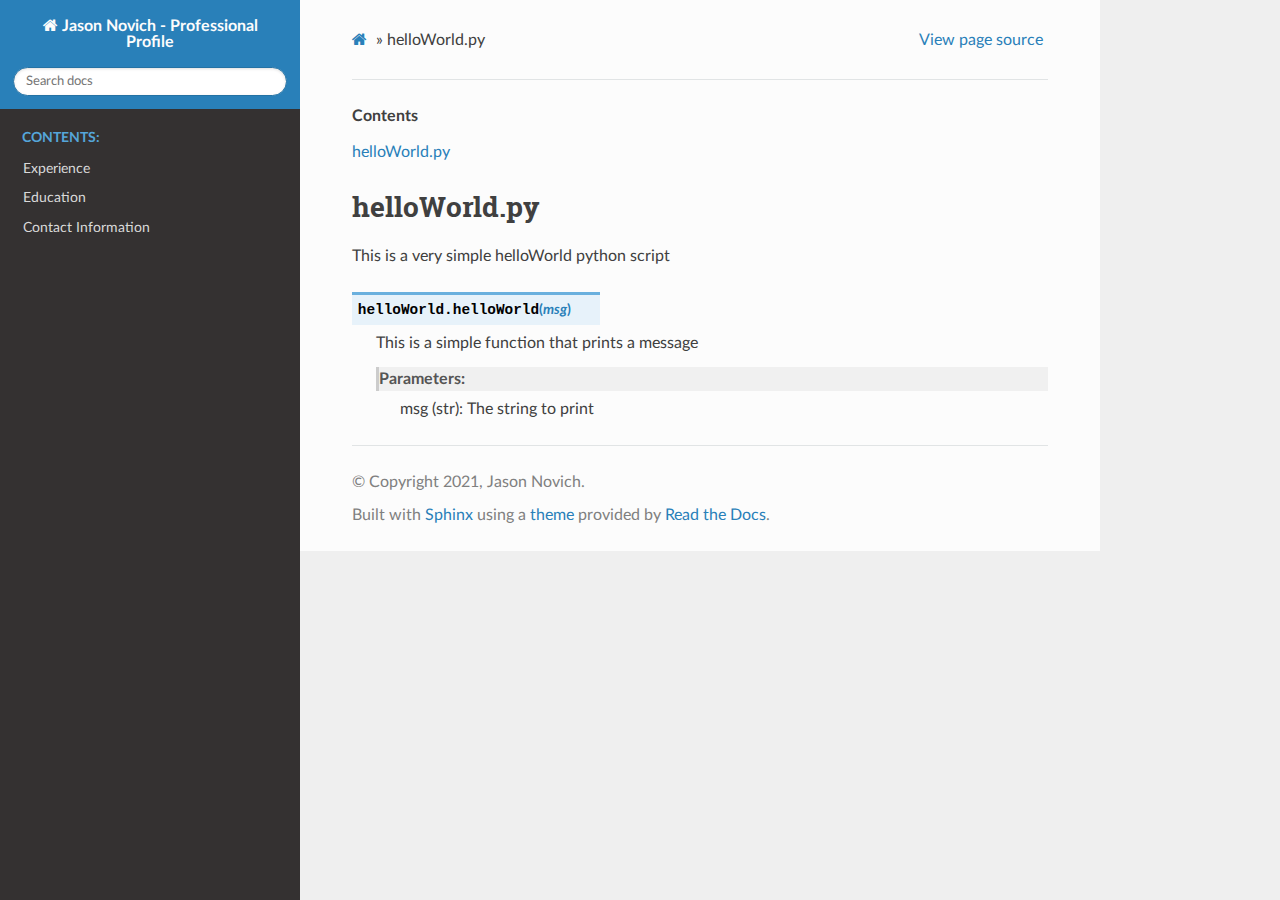
==== commit d00bbe03: "Changed it to a resume site" ====
--- a/docs/_build/html/autodoc.html
+++ b/docs/_build/html/autodoc.html
@@ -7,7 +7,7 @@
   
   <meta name="viewport" content="width=device-width, initial-scale=1.0" />
   
-  <title>helloWorld.py &mdash; gh-pages-sphinx 1.0.0 documentation</title>
+  <title>helloWorld.py &mdash; Jason Novich - Professional Profile 1.0.0 documentation</title>
   
 
   
@@ -38,8 +38,7 @@
 
     
     <link rel="index" title="Index" href="genindex.html" />
-    <link rel="search" title="Search" href="search.html" />
-    <link rel="prev" title="Welcome to Pushed documentation!" href="index.html" /> 
+    <link rel="search" title="Search" href="search.html" /> 
 </head>
 
 <body class="wy-body-for-nav">
@@ -53,7 +52,7 @@
           
 
           
-            <a href="index.html" class="icon icon-home"> gh-pages-sphinx
+            <a href="index.html" class="icon icon-home"> Jason Novich - Professional Profile
           
 
           
@@ -82,8 +81,10 @@
             
             
               <p class="caption"><span class="caption-text">Contents:</span></p>
-<ul class="current">
-<li class="toctree-l1 current"><a class="current reference internal" href="#">helloWorld.py</a></li>
+<ul>
+<li class="toctree-l1"><a class="reference internal" href="src/experience.html">Experience</a></li>
+<li class="toctree-l1"><a class="reference internal" href="src/education.html">Education</a></li>
+<li class="toctree-l1"><a class="reference internal" href="src/contact_info.html">Contact Information</a></li>
 </ul>
 
             
@@ -99,7 +100,7 @@
       <nav class="wy-nav-top" aria-label="top navigation">
         
           <i data-toggle="wy-nav-top" class="fa fa-bars"></i>
-          <a href="index.html">gh-pages-sphinx</a>
+          <a href="index.html">Jason Novich - Professional Profile</a>
         
       </nav>
 
@@ -177,9 +178,6 @@
            
           </div>
           <footer>
-    <div class="rst-footer-buttons" role="navigation" aria-label="footer navigation">
-        <a href="index.html" class="btn btn-neutral float-left" title="Welcome to Pushed documentation!" accesskey="p" rel="prev"><span class="fa fa-arrow-circle-left" aria-hidden="true"></span> Previous</a>
-    </div>
 
   <hr/>
 
